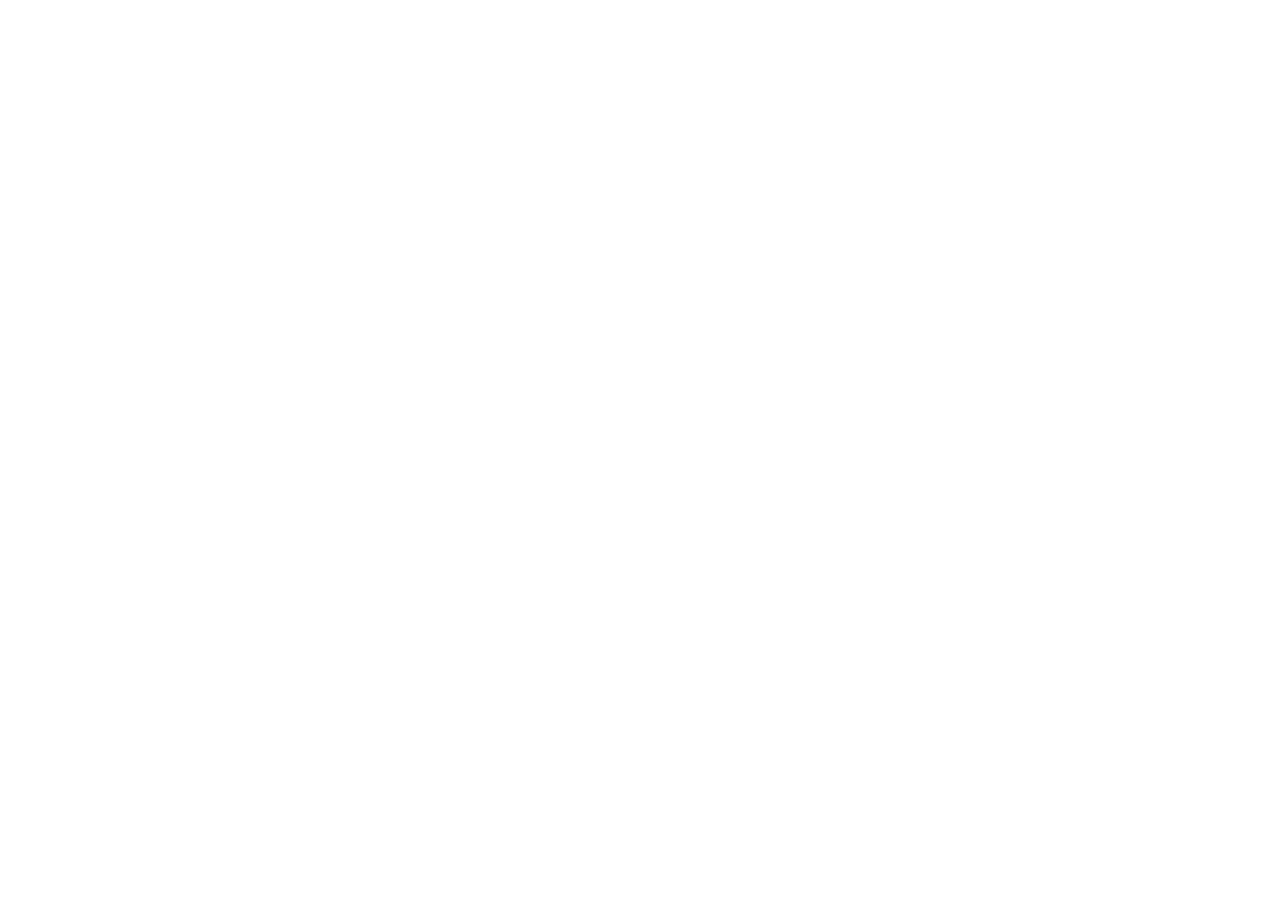
==== index.html @ 57680ece "Update index.html" ====
<html lang="en">

  <head>
    <meta charset="UTF-8">
    <meta name="viewport" content="width=device-width, initial-scale=1.0">
    <title>OmixApp</title>
    <link rel="shortcut icon" href="favicon.png" />
    <audio id="Abeat">
      <source src="Clap.mp3" type="audio/mpeg"></audio>
    <audio id="Bbeat">
      <source src="Paper.mp3" type="audio/mpeg"></audio>
    <audio id="Cbeat">
      <source src="Metal.mp3" type="audio/mpeg"></audio>
    <audio id="Dbeat">
      <source src="Crunch.mp3" type="audio/mpeg"></audio>
    <audio id="Ebeat">
      <source src="Swoosh.mp3" type="audio/mpeg"></audio>
    <audio id="Fbeat">
      <source src="Glass.mp3" type="audio/mpeg"></audio>
    <audio id="Gbeat">
      <source src="Bell.mp3" type="audio/mpeg"></audio>
        <style>
        .square {
          height: 70px;
          width: 300px;
          background-color: rgb(73, 73, 73);
          position:relative;
          top:-340;
          left:695;
          z-index: -20;
          border-radius: 8px;
        }
      </style>
    <Link rel="stylesheet" href="styles.css">
  </head>

  <!--TuneShareID TextBoxes-->
  <div class="Page">
    <div id="divab">
      <input type="text" id="codeinput1" maxlength="2" placeholder="00">
      <input type="text" id="codeinput2" maxlength="2" placeholder="00">
      <input type="text" id="codeinput3" maxlength="2" placeholder="00">
      <input type="text" id="codeinput4" maxlength="2" placeholder="00">
      <input type="text" id="codeinput5" maxlength="2" placeholder="00">
      <input type="text" id="codeinput6" maxlength="2" placeholder="00">
      <input type="text" id="codeinput7" maxlength="2" placeholder="00">
      <input type="text" id="codeinput8" maxlength="2" placeholder="00">
      <input type="text" id="codeinput9" maxlength="2" placeholder="00">
      <input type="text" id="codeinput10" maxlength="2" placeholder="00">
      <input type="text" id="codeinput11" maxlength="2" placeholder="00">
      <input type="text" id="codeinput12" maxlength="2" placeholder="00">
      <input type="text" id="codeinput13" maxlength="2" placeholder="00">
      <input type="text" id="codeinput14" maxlength="2" placeholder="00">

      <input type="text" id="codeinput1a" maxlength="2" placeholder="00">
      <input type="text" id="codeinput2a" maxlength="2" placeholder="00">
      <input type="text" id="codeinput3a" maxlength="2" placeholder="00">
      <input type="text" id="codeinput4a" maxlength="2" placeholder="00">
      <input type="text" id="codeinput5a" maxlength="2" placeholder="00">
      <input type="text" id="codeinput6a" maxlength="2" placeholder="00">
      <input type="text" id="codeinput7a" maxlength="2" placeholder="00">
      <input type="text" id="codeinput8a" maxlength="2" placeholder="00">
      <input type="text" id="codeinput9a" maxlength="2" placeholder="00">
      <input type="text" id="codeinput10a" maxlength="2" placeholder="00">
      <input type="text" id="codeinput11a" maxlength="2" placeholder="00">
      <input type="text" id="codeinput12a" maxlength="2" placeholder="00">
      <input type="text" id="codeinput13a" maxlength="2" placeholder="00">
      <input type="text" id="codeinput14a" maxlength="2" placeholder="00">
    </div>
    <div id="nav">
    <button onclick="Wait0()" id="Play">▶</button>
    </div>

    <!--Audio Input-->
    <div id=Buttons>
      <button id="ClapA" onclick="a1()">Clap</button>
      <button id="ClapA" onclick="b1()">Clap</button>
      <button id="ClapA" onclick="c1()">Clap</button>
      <button id="ClapA" onclick="d1()">Clap</button>
      <button id="ClapA" onclick="e1()">Clap</button>
      <button id="ClapA" onclick="f1()">Clap</button>
      <button id="ClapA" onclick="g1()">Clap</button>
      <button id="ClapA" onclick="h1()">Clap</button>
      <button id="ClapA" onclick="i1()">Clap</button>
      <button id="ClapA" onclick="j1()">Clap</button>
      <button id="ClapA" onclick="k1()">Clap</button>
      <button id="ClapA" onclick="l1()">Clap</button>
      <button id="ClapA" onclick="m1()">Clap</button>
      <button id="ClapA" onclick="n1()">Clap</button>

      <button id="ClapBA" onclick="a12()">Velcro</button>
      <button id="ClapB" onclick="b12()">Velcro</button>
      <button id="ClapB" onclick="c12()">Velcro</button>
      <button id="ClapB" onclick="d12()">Velcro</button>
      <button id="ClapB" onclick="e12()">Velcro</button>
      <button id="ClapB" onclick="f12()">Velcro</button>
      <button id="ClapB" onclick="g12()">Velcro</button>
      <button id="ClapB" onclick="h12()">Velcro</button>
      <button id="ClapB" onclick="i12()">Velcro</button>
      <button id="ClapB" onclick="j12()">Velcro</button>
      <button id="ClapB" onclick="k12()">Velcro</button>
      <button id="ClapB" onclick="l12()">Velcro</button>
      <button id="ClapB" onclick="m12()">Velcro</button>
      <button id="ClapB" onclick="n12()">Velcro</button>

      <button id="ClapCA" onclick="a13()">Metal</button>
      <button id="ClapCB" onclick="b13()">Metal</button>
      <button id="ClapC" onclick="c13()">Metal</button>
      <button id="ClapC" onclick="d13()">Metal</button>
      <button id="ClapC" onclick="e13()">Metal</button>
      <button id="ClapC" onclick="f13()">Metal</button>
      <button id="ClapC" onclick="g13()">Metal</button>
      <button id="ClapC" onclick="h13()">Metal</button>
      <button id="ClapC" onclick="i13()">Metal</button>
      <button id="ClapC" onclick="j13()">Metal</button>
      <button id="ClapC" onclick="k13()">Metal</button>
      <button id="ClapC" onclick="l13()">Metal</button>
      <button id="ClapC" onclick="m13()">Metal</button>
      <button id="ClapC" onclick="n13()">Metal</button>

      <button id="ClapDA" onclick="a14()">Crunch</button>
      <button id="ClapDA" onclick="b14()">Crunch</button>
      <button id="ClapDA" onclick="c14()">Crunch</button>
      <button id="ClapD" onclick="d14()">Crunch</button>
      <button id="ClapD" onclick="e14()">Crunch</button>
      <button id="ClapD" onclick="f14()">Crunch</button>
      <button id="ClapD" onclick="g14()">Crunch</button>
      <button id="ClapD" onclick="h14()">Crunch</button>
      <button id="ClapD" onclick="i14()">Crunch</button>
      <button id="ClapD" onclick="j14()">Crunch</button>
      <button id="ClapD" onclick="k14()">Crunch</button>
      <button id="ClapD" onclick="l14()">Crunch</button>
      <button id="ClapD" onclick="m14()">Crunch</button>
      <button id="ClapD" onclick="n14()">Crunch</button>

      <h6 id="MainTrack1"> Track 1</h6>

      <button id="ClapE" onclick="a15()">Wind</button>
      <button id="ClapE" onclick="b15()">Wind</button>
      <button id="ClapE" onclick="c15()">Wind</button>
      <button id="ClapE" onclick="d15()">Wind</button>
      <button id="ClapE" onclick="e15()">Wind</button>
      <button id="ClapE" onclick="f15()">Wind</button>
      <button id="ClapE" onclick="g15()">Wind</button>
      <button id="ClapE" onclick="h15()">Wind</button>
      <button id="ClapE" onclick="i15()">Wind</button>
      <button id="ClapE" onclick="j15()">Wind</button>
      <button id="ClapE" onclick="k15()">Wind</button>
      <button id="ClapE" onclick="l15()">Wind</button>
      <button id="ClapE" onclick="m15()">Wind</button>
      <button id="ClapE" onclick="n15()">Wind</button>

      <button id="ClapFA" onclick="a16()">Tap</button>
      <button id="ClapF" onclick="b16()">Tap</button>
      <button id="ClapF" onclick="c16()">Tap</button>
      <button id="ClapF" onclick="d16()">Tap</button>
      <button id="ClapF" onclick="e16()">Tap</button>
      <button id="ClapF" onclick="f16()">Tap</button>
      <button id="ClapF" onclick="g16()">Tap</button>
      <button id="ClapF" onclick="h16()">Tap</button>
      <button id="ClapF" onclick="i16()">Tap</button>
      <button id="ClapF" onclick="j16()">Tap</button>
      <button id="ClapF" onclick="k16()">Tap</button>
      <button id="ClapF" onclick="l16()">Tap</button>
      <button id="ClapF" onclick="m16()">Tap</button>
      <button id="ClapF" onclick="n16()">Tap</button>

      <button id="ClapG2" onclick="a17()">Keys</button>
      <button id="ClapG2" onclick="b17()">Keys</button>
      <button id="ClapG" onclick="c17()">Keys</button>
      <button id="ClapG" onclick="d17()">Keys</button>
      <button id="ClapG" onclick="e17()">Keys</button>
      <button id="ClapG" onclick="f17()">Keys</button>
      <button id="ClapG" onclick="g17()">Keys</button>
      <button id="ClapG" onclick="h17()">Keys</button>
      <button id="ClapG" onclick="i17()">Keys</button>
      <button id="ClapG" onclick="j17()">Keys</button>
      <button id="ClapG" onclick="k17()">Keys</button>
      <button id="ClapG" onclick="l17()">Keys</button>
      <button id="ClapG" onclick="m17()">Keys</button>
      <button id="ClapG" onclick="n17()">Keys</button>
    </div>

    <div id=Buttons2>
      <button id="ClapA" onclick="a1a()">Clap</button>
      <button id="ClapA" onclick="b1a()">Clap</button>
      <button id="ClapA" onclick="c1a()">Clap</button>
      <button id="ClapA" onclick="d1a()">Clap</button>
      <button id="ClapA" onclick="e1a()">Clap</button>
      <button id="ClapA" onclick="f1a()">Clap</button>
      <button id="ClapA" onclick="g1a()">Clap</button>
      <button id="ClapA" onclick="h1a()">Clap</button>
      <button id="ClapA" onclick="i1a()">Clap</button>
      <button id="ClapA" onclick="j1a()">Clap</button>
      <button id="ClapA" onclick="k1a()">Clap</button>
      <button id="ClapA" onclick="l1a()">Clap</button>
      <button id="ClapA" onclick="m1a()">Clap</button>
      <button id="ClapA" onclick="n1a()">Clap</button>

      <button id="ClapBA" onclick="a12a()">Velcro</button>
      <button id="ClapB" onclick="b12a()">Velcro</button>
      <button id="ClapB" onclick="c12a()">Velcro</button>
      <button id="ClapB" onclick="d12a()">Velcro</button>
      <button id="ClapB" onclick="e12a()">Velcro</button>
      <button id="ClapB" onclick="f12a()">Velcro</button>
      <button id="ClapB" onclick="g12a()">Velcro</button>
      <button id="ClapB" onclick="h12a()">Velcro</button>
      <button id="ClapB" onclick="i12a()">Velcro</button>
      <button id="ClapB" onclick="j12a()">Velcro</button>
      <button id="ClapB" onclick="k12a()">Velcro</button>
      <button id="ClapB" onclick="l12a()">Velcro</button>
      <button id="ClapB" onclick="m12a()">Velcro</button>
      <button id="ClapB" onclick="n12a()">Velcro</button>

      <button id="ClapCA" onclick="a13a()">Metal</button>
      <button id="ClapCB" onclick="b13a()">Metal</button>
      <button id="ClapC" onclick="c13a()">Metal</button>
      <button id="ClapC" onclick="d13a()">Metal</button>
      <button id="ClapC" onclick="e13a()">Metal</button>
      <button id="ClapC" onclick="f13a()">Metal</button>
      <button id="ClapC" onclick="g13a()">Metal</button>
      <button id="ClapC" onclick="h13a()">Metal</button>
      <button id="ClapC" onclick="i13a()">Metal</button>
      <button id="ClapC" onclick="j13a()">Metal</button>
      <button id="ClapC" onclick="k13a()">Metal</button>
      <button id="ClapC" onclick="l13a()">Metal</button>
      <button id="ClapC" onclick="m13a()">Metal</button>
      <button id="ClapC" onclick="n13a()">Metal</button>

      <button id="ClapDA" onclick="a14a()">Crunch</button>
      <button id="ClapDA" onclick="b14a()">Crunch</button>
      <button id="ClapDA" onclick="c14a()">Crunch</button>
      <button id="ClapD" onclick="d14a()">Crunch</button>
      <button id="ClapD" onclick="e14a()">Crunch</button>
      <button id="ClapD" onclick="f14a()">Crunch</button>
      <button id="ClapD" onclick="g14a()">Crunch</button>
      <button id="ClapD" onclick="h14a()">Crunch</button>
      <button id="ClapD" onclick="i14a()">Crunch</button>
      <button id="ClapD" onclick="j14a()">Crunch</button>
      <button id="ClapD" onclick="k14a()">Crunch</button>
      <button id="ClapD" onclick="l14a()">Crunch</button>
      <button id="ClapD" onclick="m14a()">Crunch</button>
      <button id="ClapD" onclick="n14a()">Crunch</button>

      <h6 id="MainTrack2"> Track 2</h6>

      <button id="ClapE" onclick="a15a()">Wind</button>
      <button id="ClapE" onclick="b15a()">Wind</button>
      <button id="ClapE" onclick="c15a()">Wind</button>
      <button id="ClapE" onclick="d15a()">Wind</button>
      <button id="ClapE" onclick="e15a()">Wind</button>
      <button id="ClapE" onclick="f15a()">Wind</button>
      <button id="ClapE" onclick="g15a()">Wind</button>
      <button id="ClapE" onclick="h15a()">Wind</button>
      <button id="ClapE" onclick="i15a()">Wind</button>
      <button id="ClapE" onclick="j15a()">Wind</button>
      <button id="ClapE" onclick="k15a()">Wind</button>
      <button id="ClapE" onclick="l15a()">Wind</button>
      <button id="ClapE" onclick="m15a()">Wind</button>
      <button id="ClapE" onclick="n15a()">Wind</button>

      <button id="ClapFA" onclick="a16a()">Tap</button>
      <button id="ClapF" onclick="b16a()">Tap</button>
      <button id="ClapF" onclick="c16a()">Tap</button>
      <button id="ClapF" onclick="d16a()">Tap</button>
      <button id="ClapF" onclick="e16a()">Tap</button>
      <button id="ClapF" onclick="f16a()">Tap</button>
      <button id="ClapF" onclick="g16a()">Tap</button>
      <button id="ClapF" onclick="h16a()">Tap</button>
      <button id="ClapF" onclick="i16a()">Tap</button>
      <button id="ClapF" onclick="j16a()">Tap</button>
      <button id="ClapF" onclick="k16a()">Tap</button>
      <button id="ClapF" onclick="l16a()">Tap</button>
      <button id="ClapF" onclick="m16a()">Tap</button>
      <button id="ClapF" onclick="n16a()">Tap</button>

      <button id="ClapG2" onclick="a17a()">Keys</button>
      <button id="ClapG2" onclick="b17a()">Keys</button>
      <button id="ClapG" onclick="c17a()">Keys</button>
      <button id="ClapG" onclick="d17a()">Keys</button>
      <button id="ClapG" onclick="e17a()">Keys</button>
      <button id="ClapG" onclick="f17a()">Keys</button>
      <button id="ClapG" onclick="g17a()">Keys</button>
      <button id="ClapG" onclick="h17a()">Keys</button>
      <button id="ClapG" onclick="i17a()">Keys</button>
      <button id="ClapG" onclick="j17a()">Keys</button>
      <button id="ClapG" onclick="k17a()">Keys</button>
      <button id="ClapG" onclick="l17a()">Keys</button>
      <button id="ClapG" onclick="m17a()">Keys</button>
      <button id="ClapG" onclick="n17a()">Keys</button>
    </div>
    <div id="nav">
    <h1 id="OmTitle">OMiX</h1>
    <button onclick="LoopStart()" id="Loop">∞</button>
  </div>
    <div id="divab">
    <h6 id="Tunes">Tunes</h6>
  </div>
  <div id="nav">
    <button onclick="Stop()" id="Loop2">■</button>
    <button onclick="LoopBreak()" id="Loop3">✖</button>
    <div id="Logo">
    <h6>OmixApp</h6>
    <button id="App">App</button>
    <button id="For"></button>
  </div>
    </div>
  </div>
  <div class="square"></div>
  <script>
    if (navigator.userAgent.includes("Windows")) {
ForVar = "For Windows"
    } else {
      if (navigator.userAgent.includes("CrOS")) {
        ForVar = "For ChromeOS"
      } else {
        if (navigator.userAgent.includes("Macintosh")) {
          ForVar = "For MacOS"
        }
        else{
          window.location.assign("http://omixapp.github.io_");
        }
      }
    }

    function a1() {
      Abeat.play()
      document.getElementById("codeinput1").value = "a1"
    }

    function b1() {
      Abeat.play()
      document.getElementById("codeinput2").value = "b1"
    }

    function c1() {
      Abeat.play()
      document.getElementById("codeinput3").value = "c1"
    }

    function d1() {
      Abeat.play()
      document.getElementById("codeinput4").value = "d1"
    }

    function e1() {
      Abeat.play()
      document.getElementById("codeinput5").value = "e1"
    }

    function f1() {
      Abeat.play()
      document.getElementById("codeinput6").value = "f1"
    }

    function g1() {
      Abeat.play()
      document.getElementById("codeinput7").value = "g1"
    }

    function h1() {
      Abeat.play()
      document.getElementById("codeinput8").value = "h1"
    }

    function i1() {
      Abeat.play()
      document.getElementById("codeinput9").value = "i1"
    }

    function j1() {
      Abeat.play()
      document.getElementById("codeinput10").value = "j1"
    }

    function k1() {
      Abeat.play()
      document.getElementById("codeinput11").value = "k1"
    }

    function l1() {
      Abeat.play()
      document.getElementById("codeinput12").value = "l1"
    }

    function m1() {
      Abeat.play()
      document.getElementById("codeinput13").value = "m1"
    }

    function n1() {
      Abeat.play()
      document.getElementById("codeinput14").value = "n1"
    }

    function a12() {
      Bbeat.play()
      document.getElementById("codeinput1").value = "a2"
    }

    function b12() {
      Bbeat.play()
      document.getElementById("codeinput2").value = "b2"
    }

    function c12() {
      Bbeat.play()
      document.getElementById("codeinput3").value = "c2"
    }

    function d12() {
      Bbeat.play()
      document.getElementById("codeinput4").value = "d2"
    }

    function e12() {
      Bbeat.play()
      document.getElementById("codeinput5").value = "e2"
    }

    function f12() {
      Bbeat.play()
      document.getElementById("codeinput6").value = "f2"
    }

    function g12() {
      Bbeat.play()
      document.getElementById("codeinput7").value = "g2"
    }

    function h12() {
      Bbeat.play()
      document.getElementById("codeinput8").value = "h2"
    }

    function i12() {
      Bbeat.play()
      document.getElementById("codeinput9").value = "i2"
    }

    function j12() {
      Bbeat.play()
      document.getElementById("codeinput10").value = "j2"
    }

    function k12() {
      Bbeat.play()
      document.getElementById("codeinput11").value = "k2"
    }

    function l12() {
      Bbeat.play()
      document.getElementById("codeinput12").value = "l2"
    }

    function m12() {
      Bbeat.play()
      document.getElementById("codeinput13").value = "m2"
    }

    function n12() {
      Bbeat.play()
      document.getElementById("codeinput14").value = "n2"
    }

    function a13() {
      Cbeat.play()
      document.getElementById("codeinput1").value = "a3"
    }

    function b13() {
      Cbeat.play()
      document.getElementById("codeinput2").value = "b3"
    }

    function c13() {
      Cbeat.play()
      document.getElementById("codeinput3").value = "c3"
    }

    function d13() {
      Cbeat.play()
      document.getElementById("codeinput4").value = "d3"
    }

    function e13() {
      Cbeat.play()
      document.getElementById("codeinput5").value = "e3"
    }

    function f13() {
      Cbeat.play()
      document.getElementById("codeinput6").value = "f3"
    }

    function g13() {
      Cbeat.play()
      document.getElementById("codeinput7").value = "g3"
    }

    function h13() {
      Cbeat.play()
      document.getElementById("codeinput8").value = "h3"
    }

    function i13() {
      Cbeat.play()
      document.getElementById("codeinput9").value = "i3"
    }

    function j13() {
      Cbeat.play()
      document.getElementById("codeinput10").value = "j3"
    }

    function k13() {
      Cbeat.play()
      document.getElementById("codeinput11").value = "k3"
    }

    function l13() {
      Cbeat.play()
      document.getElementById("codeinput12").value = "l3"
    }

    function m13() {
      Cbeat.play()
      document.getElementById("codeinput13").value = "m3"
    }

    function n13() {
      Cbeat.play()
      document.getElementById("codeinput14").value = "n3"
    }

    function a14() {
      Dbeat.play()
      document.getElementById("codeinput1").value = "a4"
    }

    function b14() {
      Dbeat.play()
      document.getElementById("codeinput2").value = "b4"
    }

    function c14() {
      Dbeat.play()
      document.getElementById("codeinput3").value = "c4"
    }

    function d14() {
      Dbeat.play()
      document.getElementById("codeinput4").value = "d4"
    }

    function e14() {
      Dbeat.play()
      document.getElementById("codeinput5").value = "e4"
    }

    function f14() {
      Dbeat.play()
      document.getElementById("codeinput6").value = "f4"
    }

    function g14() {
      Dbeat.play()
      document.getElementById("codeinput7").value = "g4"
    }

    function h14() {
      Dbeat.play()
      document.getElementById("codeinput8").value = "h4"
    }

    function i14() {
      Dbeat.play()
      document.getElementById("codeinput9").value = "i4"
    }

    function j14() {
      Dbeat.play()
      document.getElementById("codeinput10").value = "j4"
    }

    function k14() {
      Dbeat.play()
      document.getElementById("codeinput11").value = "k4"
    }

    function l14() {
      Dbeat.play()
      document.getElementById("codeinput12").value = "l4"
    }

    function m14() {
      Dbeat.play()
      document.getElementById("codeinput13").value = "m4"
    }

    function n14() {
      Dbeat.play()
      document.getElementById("codeinput14").value = "n4"
    }

    function a15() {
      Ebeat.play()
      document.getElementById("codeinput1").value = "a5"
    }

    function b15() {
      Ebeat.play()
      document.getElementById("codeinput2").value = "b5"
    }

    function c15() {
      Ebeat.play()
      document.getElementById("codeinput3").value = "c5"
    }

    function d15() {
      Ebeat.play()
      document.getElementById("codeinput4").value = "d5"
    }

    function e15() {
      Ebeat.play()
      document.getElementById("codeinput5").value = "e5"
    }

    function f15() {
      Ebeat.play()
      document.getElementById("codeinput6").value = "f5"
    }

    function g15() {
      Ebeat.play()
      document.getElementById("codeinput7").value = "g5"
    }

    function h15() {
      Ebeat.play()
      document.getElementById("codeinput8").value = "h5"
    }

    function i15() {
      Ebeat.play()
      document.getElementById("codeinput9").value = "i5"
    }

    function j15() {
      Ebeat.play()
      document.getElementById("codeinput10").value = "j5"
    }

    function k15() {
      Ebeat.play()
      document.getElementById("codeinput11").value = "k5"
    }

    function l15() {
      Ebeat.play()
      document.getElementById("codeinput12").value = "l5"
    }

    function m15() {
      Ebeat.play()
      document.getElementById("codeinput13").value = "m5"
    }

    function n15() {
      Ebeat.play()
      document.getElementById("codeinput14").value = "n6"
    }

    function a16() {
      Fbeat.play()
      document.getElementById("codeinput1").value = "a6"
    }

    function b16() {
      Fbeat.play()
      document.getElementById("codeinput2").value = "b6"
    }

    function c16() {
      Fbeat.play()
      document.getElementById("codeinput3").value = "c6"
    }

    function d16() {
      Fbeat.play()
      document.getElementById("codeinput4").value = "d6"
    }

    function e16() {
      Fbeat.play()
      document.getElementById("codeinput5").value = "e6"
    }

    function f16() {
      Fbeat.play()
      document.getElementById("codeinput6").value = "f6"
    }

    function g16() {
      Fbeat.play()
      document.getElementById("codeinput7").value = "g6"
    }

    function h16() {
      Fbeat.play()
      document.getElementById("codeinput8").value = "h6"
    }

    function i16() {
      Fbeat.play()
      document.getElementById("codeinput9").value = "i6"
    }

    function j16() {
      Fbeat.play()
      document.getElementById("codeinput10").value = "j6"
    }

    function k16() {
      Fbeat.play()
      document.getElementById("codeinput11").value = "k6"
    }

    function l16() {
      Fbeat.play()
      document.getElementById("codeinput12").value = "l6"
    }

    function m16() {
      Fbeat.play()
      document.getElementById("codeinput13").value = "m6"
    }

    function n16() {
      Fbeat.play()
      document.getElementById("codeinput14").value = "n6"
    }

    function a17() {
      Gbeat.play()
      document.getElementById("codeinput1").value = "a7"
    }

    function b17() {
      Gbeat.play()
      document.getElementById("codeinput2").value = "b7"
    }

    function c17() {
      Gbeat.play()
      document.getElementById("codeinput3").value = "c7"
    }

    function d17() {
      Gbeat.play()
      document.getElementById("codeinput4").value = "d7"
    }

    function e17() {
      Gbeat.play()
      document.getElementById("codeinput5").value = "e7"
    }

    function f17() {
      Gbeat.play()
      document.getElementById("codeinput6").value = "f7"
    }

    function g17() {
      Gbeat.play()
      document.getElementById("codeinput7").value = "g7"
    }

    function h17() {
      Gbeat.play()
      document.getElementById("codeinput8").value = "h7"
    }

    function i17() {
      Gbeat.play()
      document.getElementById("codeinput9").value = "i7"
    }

    function j17() {
      Gbeat.play()
      document.getElementById("codeinput10").value = "j7"
    }

    function k17() {
      Gbeat.play()
      document.getElementById("codeinput11").value = "k7"
    }

    function l17() {
      Gbeat.play()
      document.getElementById("codeinput12").value = "l7"
    }

    function m17() {
      Gbeat.play()
      document.getElementById("codeinput13").value = "m7"
    }

    function n17() {
      Gbeat.play()
      document.getElementById("codeinput14").value = "n7"
    }














    function a1a() {
      Abeat.play()
      document.getElementById("codeinput1a").value = "a1"
    }

    function b1a() {
      Abeat.play()
      document.getElementById("codeinput2a").value = "b1"
    }

    function c1a() {
      Abeat.play()
      document.getElementById("codeinput3a").value = "c1"
    }

    function d1a() {
      Abeat.play()
      document.getElementById("codeinput4a").value = "d1"
    }

    function e1a() {
      Abeat.play()
      document.getElementById("codeinput5a").value = "e1"
    }

    function f1a() {
      Abeat.play()
      document.getElementById("codeinput6a").value = "f1"
    }

    function g1a() {
      Abeat.play()
      document.getElementById("codeinput7a").value = "g1"
    }

    function h1a() {
      Abeat.play()
      document.getElementById("codeinput8a").value = "h1"
    }

    function i1a() {
      Abeat.play()
      document.getElementById("codeinput9a").value = "i1"
    }

    function j1a() {
      Abeat.play()
      document.getElementById("codeinput10a").value = "j1"
    }

    function k1a() {
      Abeat.play()
      document.getElementById("codeinput11a").value = "k1"
    }

    function l1a() {
      Abeat.play()
      document.getElementById("codeinput12a").value = "l1"
    }

    function m1a() {
      Abeat.play()
      document.getElementById("codeinput13a").value = "m1"
    }

    function n1a() {
      Abeat.play()
      document.getElementById("codeinput14a").value = "n1"
    }

    function a12a() {
      Bbeat.play()
      document.getElementById("codeinput1a").value = "a2"
    }

    function b12a() {
      Bbeat.play()
      document.getElementById("codeinput2a").value = "b2"
    }

    function c12a() {
      Bbeat.play()
      document.getElementById("codeinput3a").value = "c2"
    }

    function d12a() {
      Bbeat.play()
      document.getElementById("codeinput4a").value = "d2"
    }

    function e12a() {
      Bbeat.play()
      document.getElementById("codeinput5a").value = "e2"
    }

    function f12a() {
      Bbeat.play()
      document.getElementById("codeinput6a").value = "f2"
    }

    function g12a() {
      Bbeat.play()
      document.getElementById("codeinput7a").value = "g2"
    }

    function h12a() {
      Bbeat.play()
      document.getElementById("codeinput8a").value = "h2"
    }

    function i12a() {
      Bbeat.play()
      document.getElementById("codeinput9a").value = "i2"
    }

    function j12a() {
      Bbeat.play()
      document.getElementById("codeinput10a").value = "j2"
    }

    function k12a() {
      Bbeat.play()
      document.getElementById("codeinput11a").value = "k2"
    }

    function l12a() {
      Bbeat.play()
      document.getElementById("codeinput12a").value = "l2"
    }

    function m12a() {
      Bbeat.play()
      document.getElementById("codeinput13a").value = "m2"
    }

    function n12a() {
      Bbeat.play()
      document.getElementById("codeinput14a").value = "n2"
    }

    function a13a() {
      Cbeat.play()
      document.getElementById("codeinput1a").value = "a3"
    }

    function b13a() {
      Cbeat.play()
      document.getElementById("codeinput2a").value = "b3"
    }

    function c13a() {
      Cbeat.play()
      document.getElementById("codeinput3a").value = "c3"
    }

    function d13a() {
      Cbeat.play()
      document.getElementById("codeinput4a").value = "d3"
    }

    function e13a() {
      Cbeat.play()
      document.getElementById("codeinput5a").value = "e3"
    }

    function f13a() {
      Cbeat.play()
      document.getElementById("codeinput6a").value = "f3"
    }

    function g13a() {
      Cbeat.play()
      document.getElementById("codeinput7a").value = "g3"
    }

    function h13a() {
      Cbeat.play()
      document.getElementById("codeinput8a").value = "h3"
    }

    function i13a() {
      Cbeat.play()
      document.getElementById("codeinput9a").value = "i3"
    }

    function j13a() {
      Cbeat.play()
      document.getElementById("codeinput10a").value = "j3"
    }

    function k13a() {
      Cbeat.play()
      document.getElementById("codeinput11a").value = "k3"
    }

    function l13a() {
      Cbeat.play()
      document.getElementById("codeinput12a").value = "l3"
    }

    function m13a() {
      Cbeat.play()
      document.getElementById("codeinput13a").value = "m3"
    }

    function n13a() {
      Cbeat.play()
      document.getElementById("codeinput14a").value = "n3"
    }

    function a14a() {
      Dbeat.play()
      document.getElementById("codeinput1a").value = "a4"
    }

    function b14a() {
      Dbeat.play()
      document.getElementById("codeinput2a").value = "b4"
    }

    function c14a() {
      Dbeat.play()
      document.getElementById("codeinput3a").value = "c4"
    }

    function d14a() {
      Dbeat.play()
      document.getElementById("codeinput4a").value = "d4"
    }

    function e14a() {
      Dbeat.play()
      document.getElementById("codeinput5a").value = "e4"
    }

    function f14a() {
      Dbeat.play()
      document.getElementById("codeinput6a").value = "f4"
    }

    function g14a() {
      Dbeat.play()
      document.getElementById("codeinput7a").value = "g4"
    }

    function h14a() {
      Dbeat.play()
      document.getElementById("codeinput8a").value = "h4"
    }

    function i14a() {
      Dbeat.play()
      document.getElementById("codeinput9a").value = "i4"
    }

    function j14a() {
      Dbeat.play()
      document.getElementById("codeinput10a").value = "j4"
    }

    function k14a() {
      Dbeat.play()
      document.getElementById("codeinput11a").value = "k4"
    }

    function l14a() {
      Dbeat.play()
      document.getElementById("codeinput12a").value = "l4"
    }

    function m14a() {
      Dbeat.play()
      document.getElementById("codeinput13a").value = "m4"
    }

    function n14a() {
      Dbeat.play()
      document.getElementById("codeinput14a").value = "n4"
    }

    function a15a() {
      Ebeat.play()
      document.getElementById("codeinput1a").value = "a5"
    }

    function b15a() {
      Ebeat.play()
      document.getElementById("codeinput2a").value = "b5"
    }

    function c15a() {
      Ebeat.play()
      document.getElementById("codeinput3a").value = "c5"
    }

    function d15a() {
      Ebeat.play()
      document.getElementById("codeinput4a").value = "d5"
    }

    function e15a() {
      Ebeat.play()
      document.getElementById("codeinput5a").value = "e5"
    }

    function f15a() {
      Ebeat.play()
      document.getElementById("codeinput6a").value = "f5"
    }

    function g15a() {
      Ebeat.play()
      document.getElementById("codeinput7a").value = "g5"
    }

    function h15a() {
      Ebeat.play()
      document.getElementById("codeinput8a").value = "h5"
    }

    function i15a() {
      Ebeat.play()
      document.getElementById("codeinput9a").value = "i5"
    }

    function j15a() {
      Ebeat.play()
      document.getElementById("codeinput10a").value = "j5"
    }

    function k15a() {
      Ebeat.play()
      document.getElementById("codeinput11a").value = "k5"
    }

    function l15a() {
      Ebeat.play()
      document.getElementById("codeinput12a").value = "l5"
    }

    function m15a() {
      Ebeat.play()
      document.getElementById("codeinput13a").value = "m5"
    }

    function n15a() {
      Ebeat.play()
      document.getElementById("codeinput14a").value = "n6"
    }

    function a16a() {
      Fbeat.play()
      document.getElementById("codeinput1a").value = "a6"
    }

    function b16a() {
      Fbeat.play()
      document.getElementById("codeinput2a").value = "b6"
    }

    function c16a() {
      Fbeat.play()
      document.getElementById("codeinput3a").value = "c6"
    }

    function d16a() {
      Fbeat.play()
      document.getElementById("codeinput4a").value = "d6"
    }

    function e16a() {
      Fbeat.play()
      document.getElementById("codeinput5a").value = "e6"
    }

    function f16a() {
      Fbeat.play()
      document.getElementById("codeinput6a").value = "f6"
    }

    function g16a() {
      Fbeat.play()
      document.getElementById("codeinput7a").value = "g6"
    }

    function h16a() {
      Fbeat.play()
      document.getElementById("codeinput8a").value = "h6"
    }

    function i16a() {
      Fbeat.play()
      document.getElementById("codeinput9a").value = "i6"
    }

    function j16a() {
      Fbeat.play()
      document.getElementById("codeinput10a").value = "j6"
    }

    function k16a() {
      Fbeat.play()
      document.getElementById("codeinput11a").value = "k6"
    }

    function l16a() {
      Fbeat.play()
      document.getElementById("codeinput12a").value = "l6"
    }

    function m16a() {
      Fbeat.play()
      document.getElementById("codeinput13a").value = "m6"
    }

    function n16a() {
      Fbeat.play()
      document.getElementById("codeinput14a").value = "n6"
    }

    function a17a() {
      Gbeat.play()
      document.getElementById("codeinput1a").value = "a7"
    }

    function b17a() {
      Gbeat.play()
      document.getElementById("codeinput2a").value = "b7"
    }

    function c17a() {
      Gbeat.play()
      document.getElementById("codeinput3a").value = "c7"
    }

    function d17a() {
      Gbeat.play()
      document.getElementById("codeinput4a").value = "d7"
    }

    function e17a() {
      Gbeat.play()
      document.getElementById("codeinput5a").value = "e7"
    }

    function f17a() {
      Gbeat.play()
      document.getElementById("codeinput6a").value = "f7"
    }

    function g17a() {
      Gbeat.play()
      document.getElementById("codeinput7a").value = "g7"
    }

    function h17a() {
      Gbeat.play()
      document.getElementById("codeinput8a").value = "h7"
    }

    function i17a() {
      Gbeat.play()
      document.getElementById("codeinput9a").value = "i7"
    }

    function j17a() {
      Gbeat.play()
      document.getElementById("codeinput10a").value = "j7"
    }

    function k17a() {
      Gbeat.play()
      document.getElementById("codeinput11a").value = "k7"
    }

    function l17a() {
      Gbeat.play()
      document.getElementById("codeinput12a").value = "l7"
    }

    function m17a() {
      Gbeat.play()
      document.getElementById("codeinput13a").value = "m7"
    }

    function n17a() {
      Gbeat.play()
      document.getElementById("codeinput14a").value = "n7"
    }

  </script>

  <script src="mainA.js"></script>

  <body>

  </body>

</html>
---- styles.css ----
body {
    background-color: #333333;
    overflow-x: hidden;
    overflow-y: hidden;
    white-space: nowrap;
    width: 100%;
  }
  
  #divab {
    position: relative;
    left: 40;
    top: 475;
    z-index: 1000;
  
  }
  
  #ClapA {
    position: relative;
    left: 0;
    background-color: rgb(192, 192, 192);
    border: none;
    width: 80;
    outline: none;
    top: -100;
    text-align: left;
    border-radius: 4px;
    font-family: arial black;
    color: rgb(24, 24, 24);
    object-fit: cover;
  
  }
  
  #codeinput1 {
    width: 40;
    height: 40;
    text-align: center;
    font-size: 20;
    font-family: arial black;
    background-color: rgb(255, 255, 255);
    text-transform: uppercase;
    border: none;
    color: white;
    outline: none;
    border-radius: 4px;
    color: rgb(48, 48, 48);
    object-fit: cover;
  }
  
  #codeinput2 {
    width: 40;
    height: 40;
    text-align: center;
    font-size: 20;
    font-family: arial black;
    text-transform: uppercase;
    background-color: rgb(73, 73, 73);
    border: none;
    color: white;
    outline: none;
    border-radius: 4px;
    background-color: rgb(255, 255, 255);
    color: rgb(48, 48, 48);
    object-fit: cover;
  }
  
  #codeinput3 {
    width: 40;
    height: 40;
    text-align: center;
    font-size: 20;
    font-family: arial black;
    text-transform: uppercase;
    background-color: rgb(73, 73, 73);
    border: none;
    color: white;
    outline: none;
    border-radius: 4px;
    background-color: rgb(255, 255, 255);
    color: rgb(48, 48, 48);
    object-fit: cover;
  }
  
  #codeinput4 {
    width: 40;
    height: 40;
    text-align: center;
    font-size: 20;
    font-family: arial black;
    text-transform: uppercase;
    background-color: rgb(73, 73, 73);
    border: none;
    color: rgb(48, 48, 48);
    outline: none;
    border-radius: 4px;
    background-color: rgb(255, 255, 255);
    object-fit: cover;
  }
  
  #codeinput5 {
    width: 40;
    height: 40;
    text-align: center;
    font-size: 20;
    font-family: arial black;
    text-transform: uppercase;
    background-color: rgb(73, 73, 73);
    border: none;
    color: white;
    outline: none;
    border-radius: 4px;
    background-color: rgb(255, 255, 255);
    color: rgb(48, 48, 48);
    object-fit: cover;
  }
  
  #codeinput6 {
    width: 40;
    height: 40;
    text-align: center;
    font-size: 20;
    font-family: arial black;
    text-transform: uppercase;
    background-color: rgb(73, 73, 73);
    border: none;
    color: white;
    outline: none;
    border-radius: 4px;
    background-color: rgb(255, 255, 255);
    color: rgb(48, 48, 48);
    object-fit: cover;
  }
  
  #codeinput7 {
    width: 40;
    height: 40;
    text-align: center;
    font-size: 20;
    font-family: arial black;
    text-transform: uppercase;
    background-color: rgb(73, 73, 73);
    border: none;
    color: white;
    outline: none;
    border-radius: 4px;
    background-color: rgb(255, 255, 255);
    color: rgb(48, 48, 48);
    object-fit: cover;
  }
  
  #codeinput8 {
    width: 40;
    height: 40;
    text-align: center;
    font-size: 20;
    font-family: arial black;
    text-transform: uppercase;
    background-color: rgb(73, 73, 73);
    border: none;
    color: white;
    outline: none;
    border-radius: 4px;
    background-color: rgb(255, 255, 255);
    color: rgb(48, 48, 48);
    object-fit: cover;
  }
  
  #codeinput9 {
    width: 40;
    height: 40;
    text-align: center;
    font-size: 20;
    font-family: arial black;
    text-transform: uppercase;
    background-color: rgb(73, 73, 73);
    border: none;
    color: white;
    outline: none;
    border-radius: 4px;
    background-color: rgb(255, 255, 255);
    color: rgb(48, 48, 48);
    object-fit: cover;
  }
  
  #codeinput10 {
    width: 40;
    height: 40;
    text-align: center;
    font-size: 20;
    font-family: arial black;
    text-transform: uppercase;
    background-color: rgb(73, 73, 73);
    border: none;
    color: white;
    outline: none;
    border-radius: 4px;
    background-color: rgb(255, 255, 255);
    color: rgb(48, 48, 48);
    object-fit: cover;
  }
  
  #codeinput11 {
    width: 40;
    height: 40;
    text-align: center;
    font-size: 20;
    font-family: arial black;
    text-transform: uppercase;
    background-color: rgb(73, 73, 73);
    border: none;
    color: white;
    outline: none;
    border-radius: 4px;
    background-color: rgb(255, 255, 255);
    color: rgb(48, 48, 48);
    object-fit: cover;
  }
  
  #codeinput12 {
    width: 40;
    height: 40;
    text-align: center;
    font-size: 20;
    font-family: arial black;
    text-transform: uppercase;
    background-color: rgb(73, 73, 73);
    border: none;
    color: white;
    outline: none;
    border-radius: 4px;
    background-color: rgb(255, 255, 255);
    color: rgb(48, 48, 48);
    object-fit: cover;
  }
  
  #codeinput13 {
    width: 40;
    height: 40;
    text-align: center;
    font-size: 20;
    font-family: arial black;
    text-transform: uppercase;
    background-color: rgb(73, 73, 73);
    border: none;
    color: white;
    outline: none;
    border-radius: 4px;
    background-color: rgb(255, 255, 255);
    color: rgb(48, 48, 48);
    object-fit: cover;
  }
  
  #codeinput14 {
    width: 40;
    height: 40;
    text-align: center;
    font-size: 20;
    font-family: arial black;
    text-transform: uppercase;
    background-color: rgb(73, 73, 73);
    border: none;
    color: white;
    outline: none;
    border-radius: 4px;
    background-color: rgb(255, 255, 255);
    color: rgb(48, 48, 48);
    object-fit: cover;
  }
  
  #codeinput1a {
    width: 40;
    height: 40;
    text-align: center;
    font-size: 20;
    font-family: arial black;
    background-color: rgb(73, 73, 73);
    text-transform: uppercase;
    border: none;
    color: white;
    outline: none;
    position: relative;
    top: 50;
    left: -616;
    border-radius: 4px;
    background-color: rgb(255, 255, 255);
    color: rgb(48, 48, 48);
    object-fit: cover;
  }
  
  #codeinput2a {
    width: 40;
    height: 40;
    text-align: center;
    font-size: 20;
    font-family: arial black;
    text-transform: uppercase;
    background-color: rgb(73, 73, 73);
    border: none;
    color: white;
    outline: none;
    position: relative;
    top: 50;
    left: -616;
    border-radius: 4px;
    background-color: rgb(255, 255, 255);
    color: rgb(48, 48, 48);
    object-fit: cover;
  }
  
  #codeinput3a {
    width: 40;
    height: 40;
    text-align: center;
    font-size: 20;
    font-family: arial black;
    text-transform: uppercase;
    background-color: rgb(73, 73, 73);
    border: none;
    color: white;
    outline: none;
    position: relative;
    top: 50;
    left: -616;
    border-radius: 4px;
    background-color: rgb(255, 255, 255);
    color: rgb(48, 48, 48);
    object-fit: cover;
  }
  
  #codeinput4a {
    width: 40;
    height: 40;
    text-align: center;
    font-size: 20;
    font-family: arial black;
    text-transform: uppercase;
    background-color: rgb(73, 73, 73);
    border: none;
    color: white;
    outline: none;
    position: relative;
    top: 50;
    left: -616;
    border-radius: 4px;
    background-color: rgb(255, 255, 255);
    color: rgb(48, 48, 48);
    object-fit: cover;
  }
  
  #codeinput5a {
    width: 40;
    height: 40;
    text-align: center;
    font-size: 20;
    font-family: arial black;
    text-transform: uppercase;
    background-color: rgb(73, 73, 73);
    border: none;
    color: white;
    outline: none;
    position: relative;
    top: 50;
    left: -616;
    border-radius: 4px;
    background-color: rgb(255, 255, 255);
    color: rgb(48, 48, 48);
    object-fit: cover;
  }
  
  #codeinput6a {
    width: 40;
    height: 40;
    text-align: center;
    font-size: 20;
    font-family: arial black;
    text-transform: uppercase;
    background-color: rgb(73, 73, 73);
    border: none;
    color: white;
    outline: none;
    position: relative;
    top: 50;
    left: -616;
    border-radius: 4px;
    background-color: rgb(255, 255, 255);
    color: rgb(48, 48, 48);
    object-fit: cover;
  }
  
  #codeinput7a {
    width: 40;
    height: 40;
    text-align: center;
    font-size: 20;
    font-family: arial black;
    text-transform: uppercase;
    background-color: rgb(73, 73, 73);
    border: none;
    color: white;
    outline: none;
    position: relative;
    top: 50;
    left: -616;
    border-radius: 4px;
    background-color: rgb(255, 255, 255);
    color: rgb(48, 48, 48);
    object-fit: cover;
  }
  
  #codeinput8a {
    width: 40;
    height: 40;
    text-align: center;
    font-size: 20;
    font-family: arial black;
    text-transform: uppercase;
    background-color: rgb(73, 73, 73);
    border: none;
    color: white;
    outline: none;
    position: relative;
    top: 50;
    left: -616;
    border-radius: 4px;
    background-color: rgb(255, 255, 255);
    color: rgb(48, 48, 48);
    object-fit: cover;
  }
  
  #codeinput9a {
    width: 40;
    height: 40;
    text-align: center;
    font-size: 20;
    font-family: arial black;
    text-transform: uppercase;
    background-color: rgb(73, 73, 73);
    border: none;
    color: white;
    outline: none;
    position: relative;
    top: 50;
    left: -616;
    border-radius: 4px;
    background-color: rgb(255, 255, 255);
    color: rgb(48, 48, 48);
    object-fit: cover;
  }
  
  #codeinput10a {
    width: 40;
    height: 40;
    text-align: center;
    font-size: 20;
    font-family: arial black;
    text-transform: uppercase;
    background-color: rgb(73, 73, 73);
    border: none;
    color: white;
    outline: none;
    position: relative;
    top: 50;
    left: -616;
    border-radius: 4px;
    background-color: rgb(255, 255, 255);
    color: rgb(48, 48, 48);
    object-fit: cover;
  }
  
  #codeinput11a {
    width: 40;
    height: 40;
    text-align: center;
    font-size: 20;
    font-family: arial black;
    text-transform: uppercase;
    background-color: rgb(73, 73, 73);
    border: none;
    color: white;
    outline: none;
    position: relative;
    top: 50;
    left: -616;
    border-radius: 4px;
    background-color: rgb(255, 255, 255);
    color: rgb(48, 48, 48);
    object-fit: cover;
  }
  
  #codeinput12a {
    width: 40;
    height: 40;
    text-align: center;
    font-size: 20;
    font-family: arial black;
    text-transform: uppercase;
    background-color: rgb(73, 73, 73);
    border: none;
    color: white;
    outline: none;
    position: relative;
    top: 50;
    left: -616;
    border-radius: 4px;
    background-color: rgb(255, 255, 255);
    color: rgb(48, 48, 48);
    object-fit: cover;
  }
  
  #codeinput13a {
    width: 40;
    height: 40;
    text-align: center;
    font-size: 20;
    font-family: arial black;
    text-transform: uppercase;
    background-color: rgb(73, 73, 73);
    border: none;
    color: white;
    outline: none;
    position: relative;
    top: 50;
    left: -616;
    border-radius: 4px;
    background-color: rgb(255, 255, 255);
    color: rgb(48, 48, 48);
    object-fit: cover;
  }
  
  #codeinput14a {
    width: 40;
    height: 40;
    text-align: center;
    font-size: 20;
    font-family: arial black;
    text-transform: uppercase;
    background-color: rgb(73, 73, 73);
    border: none;
    color: white;
    outline: none;
    position: relative;
    top: 50;
    left: -616;
    border-radius: 4px;
    background-color: rgb(255, 255, 255);
    color: rgb(48, 48, 48);
    object-fit: cover;
  }
  
  #codecon {
    border: none;
    height: 50;
    width: 90;
    font-size: 20;
    background-color: rgb(95, 95, 95);
    position: relative;
    left: 1175;
    border-radius: 4px;
    top: -45;
    color: white;
    outline: none;
    font-family: arial black;
    object-fit: cover;
  }
  
  #Buttons {
    position: relative;
    top: 40;
    left: 40;
    object-fit: cover;
  }
  
  #ClapB {
    position: relative;
    left: -1176;
    background-color: rgb(255, 255, 255);
    border: none;
    width: 80;
    outline: none;
    top: -74;
    text-align: left;
    border-radius: 4px;
    font-family: arial black;
    color: rgb(24, 24, 24);
    object-fit: cover;
  }
  
  #ClapBA {
    position: relative;
    left: -1175;
    background-color: rgb(255, 255, 255);
    border: none;
    width: 80;
    outline: none;
    top: -74;
    text-align: left;
    border-radius: 4px;
    font-family: arial black;
    color: rgb(24, 24, 24);
    object-fit: cover;
  }
  
  #ClapC {
    position: relative;
    left: -2352;
    background-color: rgb(192, 192, 192);
    border: none;
    width: 80;
    outline: none;
    top: -49;
    text-align: left;
    border-radius: 4px;
    font-family: arial black;
    color: rgb(24, 24, 24);
    object-fit: cover;
  }
  
  #ClapCA {
    position: relative;
    left: -2351;
    background-color: rgb(192, 192, 192);
    border: none;
    width: 80;
    outline: none;
    top: -49;
    text-align: left;
    border-radius: 4px;
    font-family: arial black;
    color: rgb(24, 24, 24);
    object-fit: cover;
  }
  
  #ClapCB {
    position: relative;
    left: -2352;
    background-color: rgb(192, 192, 192);
    border: none;
    width: 80;
    outline: none;
    top: -49;
    text-align: left;
    border-radius: 4px;
    font-family: arial black;
    color: rgb(24, 24, 24);
    object-fit: cover;
  }
  
  #ClapD {
    position: relative;
    left: -3528;
    background-color: rgb(255, 255, 255);
    border: none;
    width: 80;
    outline: none;
    top: -24;
    text-align: left;
    border-radius: 4px;
    font-family: arial black;
    color: rgb(24, 24, 24);
    object-fit: cover;
  }
  
  #ClapDA {
    position: relative;
    left: -3528;
    background-color: rgb(255, 255, 255);
    border: none;
    width: 80;
    outline: none;
    top: -24;
    text-align: left;
    border-radius: 4px;
    font-family: arial black;
    color: rgb(24, 24, 24);
    object-fit: cover;
  }
  
  #MainTrack1 {
    position: relative;
    width: 1172;
    background-color: #5bff8c;
    font-size: 15;
    font-family: Arial;
    top: -183;
    border-radius: 4px;
    font-family: arial black;
    color: rgb(24, 24, 24);
    object-fit: cover;
  }
  
  #MainTrack2 {
    position: relative;
    width: 1172;
    background-color: #5bff8c;
    font-size: 15;
    font-family: Arial;
    top: -183;
    border-radius: 4px;
    font-family: arial black;
    color: rgb(24, 24, 24);
    object-fit: cover;
  
  }
  
  #ClapE {
    position: relative;
    left: 0;
    background-color: rgb(192, 192, 192);
    border: none;
    width: 80;
    outline: none;
    top: -112;
    text-align: left;
    border-radius: 4px;
    font-family: arial black;
    color: rgb(24, 24, 24);
    object-fit: cover;
    z-index: 30000000;
  }
  
  #ClapF {
    position: relative;
    left: -1176;
    background-color: rgb(255, 255, 255);
    border: none;
    width: 80;
    outline: none;
    top: -86;
    text-align: left;
    border-radius: 4px;
    font-family: arial black;
    color: rgb(24, 24, 24);
    object-fit: cover;
    white-space: nowrap;
  }
  
  #ClapFA {
    position: relative;
    left: -1176;
    background-color: rgb(255, 255, 255);
    border: none;
    width: 80;
    outline: none;
    top: -86;
    text-align: left;
    border-radius: 4px;
    font-family: arial black;
    color: rgb(24, 24, 24);
    object-fit: cover;
    white-space: nowrap;
  }
  
  #ClapG {
    position: relative;
    left: -2352;
    background-color: rgb(192, 192, 192);
    border: none;
    width: 80;
    outline: none;
    top: -60;
    text-align: left;
    border-radius: 4px;
    font-family: arial black;
    color: rgb(24, 24, 24);
    object-fit: cover;
    white-space: nowrap;
  }
  
  #ClapG2 {
    position: relative;
    left: -2352;
    background-color: rgb(192, 192, 192);
    border: none;
    width: 80;
    outline: none;
    top: -60;
    text-align: left;
    border-radius: 4px;
    font-family: arial black;
    color: rgb(24, 24, 24);
    object-fit: cover;
    white-space: nowrap;
  }
  
  #buttons2 {
    position: relative;
    top: 120;
    left: 40;
  }
  
  #OmTitle {
    position: relative;
    top: 60;
    left: 950;
    font-family: arial black;
    color: rgba(255, 255, 255, 0.486);
    font-size: 30;
  }
  
  #Play {
    position: relative;
    left: 620;
    top: 390;
    z-index: 2000;
    object-fit: cover;
    background-color:rgb(59, 255, 108);
    height: 70;
    width:70;
    border: none;
    border-radius: 100px;
    font-family:arial black;
    color:rgb(87, 255, 101);
    font-size:70;
    background:none;
    outline:none;
  }
  
  #Loop {
    position: relative;
    left: 760;
    top: -47;
    object-fit: cover;
    background-color:rgb(59, 255, 108);
    height: 70;
    width:70;
    border: none;
    border-radius: 100px;
    font-family:arial black;
    color:rgb(58, 58, 58);
    font-size:100;
    background:none;
    color:rgb(87, 255, 101);
    outline:none;
  }
  
  #Tunes {
    position: relative;
    width: 612;
    background-color: #5bff8c;
    font-size: 15;
    font-family: Arial;
    top: -593;
    left: 0;
    border-radius: 4px;
    font-family: arial black;
    color: rgb(24, 24, 24);
  }
  
  #Loop2 {
    position: relative;
    left: 690;
    top: -224;
    object-fit: cover;
    background-color:rgb(59, 255, 108);
    height: 70;
    width:70;
    border: none;
    border-radius: 100px;
    font-family:arial black;
    color:rgb(58, 58, 58);
    font-size:22;
    text-align:middle;
    font-size:100;
    background:none;
    color:rgb(87, 255, 101);
    outline:none;
  }
  
  #Loop3 {
    position: relative;
    left: 764;
    font-style: bold;
    top: -222;
    object-fit: cover;
    background-color:rgb(59, 255, 108);
    height: 70;
    width:70;
    border: none;
    border-radius: 100px;
    background:none;
    font-size:70;
    background:none;
    color:rgb(87, 255, 101);
    outline:none;
  }
  
  #App {
    position: relative;
    left: 1045;
    background-color: rgb(83, 255, 98);
    border: none;
    width: 50;
    outline: none;
    top: -329;
    text-align: center;
    border-radius: 4px;
    font-family: arial black;
    color: rgb(48, 48, 48);
    font-size: 13;
    z-index: 9999999999999999999999999999;
    background-color: rgb(78, 255, 107);
  }
  #For {
    position: relative;
    left: 925;
    border: none;
    outline: none;
    top: -305;
    text-align: center;
    border-radius: 4px;
    font-family: arial black;
    color: rgb(255, 255, 255);
    font-size: 11;
    z-index: 9999999999999999999999999999;
    background:none;
  }
  #nav{
    position: relative;
    left:80;
    top:30;
  }
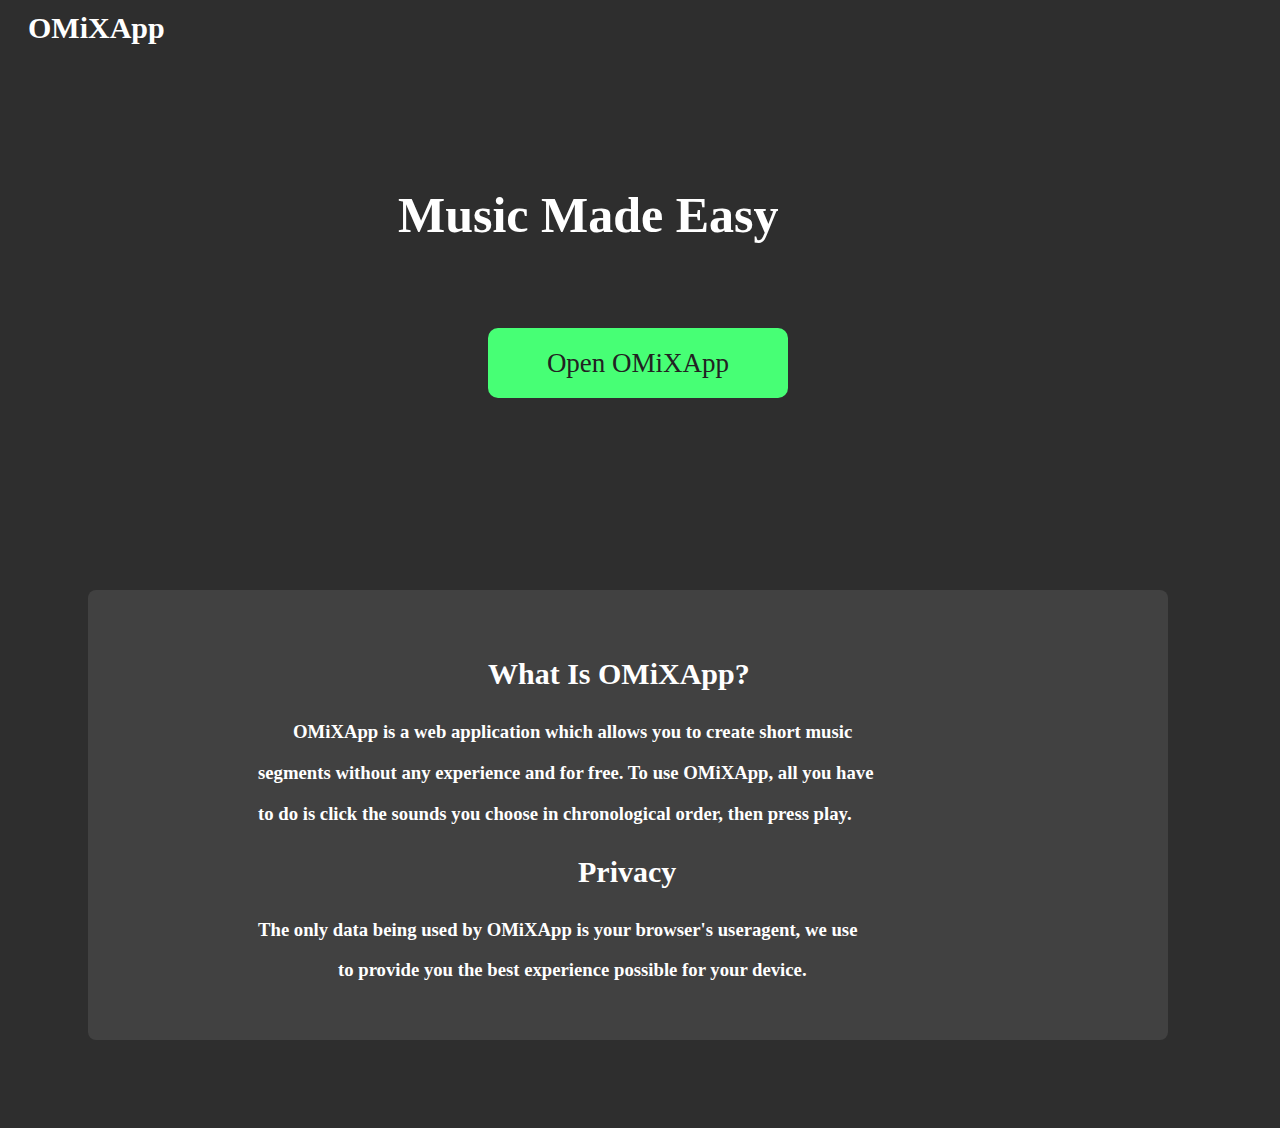
==== commit a6b2112e: "Add files via upload" ====
--- a/index.html
+++ b/index.html
@@ -1,1327 +1,50 @@
 <html lang="en">
-
-  <head>
+<head>
     <meta charset="UTF-8">
     <meta name="viewport" content="width=device-width, initial-scale=1.0">
-    <title>OmixApp</title>
+    <title>OMiXApp | Music Made Easy</title>
     <link rel="shortcut icon" href="favicon.png" />
-    <audio id="Abeat">
-      <source src="Clap.mp3" type="audio/mpeg"></audio>
-    <audio id="Bbeat">
-      <source src="Paper.mp3" type="audio/mpeg"></audio>
-    <audio id="Cbeat">
-      <source src="Metal.mp3" type="audio/mpeg"></audio>
-    <audio id="Dbeat">
-      <source src="Crunch.mp3" type="audio/mpeg"></audio>
-    <audio id="Ebeat">
-      <source src="Swoosh.mp3" type="audio/mpeg"></audio>
-    <audio id="Fbeat">
-      <source src="Glass.mp3" type="audio/mpeg"></audio>
-    <audio id="Gbeat">
-      <source src="Bell.mp3" type="audio/mpeg"></audio>
+    <Link rel="stylesheet" href="homepage.css">
         <style>
-        .square {
+          .square {
           height: 70px;
-          width: 300px;
-          background-color: rgb(73, 73, 73);
+          width: 1265px;
+          background-color: #53535300;
           position:relative;
-          top:-340;
-          left:695;
+          top:-663;
+          left:-8;
+          z-index: -20;
+        }
+        .square2 {
+          height: 450px;
+          width: 1080px;
+          background-color: #414141;
+          position:relative;
+          top:-80;
+          left:80;
           z-index: -20;
           border-radius: 8px;
         }
-      </style>
-    <Link rel="stylesheet" href="styles.css">
-  </head>
+        </style>
+</head>
+<body>
+    <button id="Studio" onclick="Open()">Open OMiXApp</button>
+    <h1 id="Titles">OMiXApp</h1>
+    <h1 id="mme">Music Made Easy</h1>
+    <h3 id="What">What Is OMiXApp?</h3>
+    <h3 id="What2">OMiXApp is a web application which allows you to create short music</h3>
+    <h3 id="What3">segments without any experience and for free. To use OMiXApp, all you have</h3>
+    <h3 id="What3"> to do is click the sounds you choose in chronological order, then press play.</h3>
+    <h3 id="What4">Privacy</h3>
+    <h3 id="What3">The only data being used by OMiXApp is your browser's useragent, we use</h3>
+    <h3 id="What3a">to provide you the best experience possible for your device.</h3>
+    <div class="square"></div>
+    <div class="square2"></div>
 
-  <!--TuneShareID TextBoxes-->
-  <div class="Page">
-    <div id="divab">
-      <input type="text" id="codeinput1" maxlength="2" placeholder="00">
-      <input type="text" id="codeinput2" maxlength="2" placeholder="00">
-      <input type="text" id="codeinput3" maxlength="2" placeholder="00">
-      <input type="text" id="codeinput4" maxlength="2" placeholder="00">
-      <input type="text" id="codeinput5" maxlength="2" placeholder="00">
-      <input type="text" id="codeinput6" maxlength="2" placeholder="00">
-      <input type="text" id="codeinput7" maxlength="2" placeholder="00">
-      <input type="text" id="codeinput8" maxlength="2" placeholder="00">
-      <input type="text" id="codeinput9" maxlength="2" placeholder="00">
-      <input type="text" id="codeinput10" maxlength="2" placeholder="00">
-      <input type="text" id="codeinput11" maxlength="2" placeholder="00">
-      <input type="text" id="codeinput12" maxlength="2" placeholder="00">
-      <input type="text" id="codeinput13" maxlength="2" placeholder="00">
-      <input type="text" id="codeinput14" maxlength="2" placeholder="00">
-
-      <input type="text" id="codeinput1a" maxlength="2" placeholder="00">
-      <input type="text" id="codeinput2a" maxlength="2" placeholder="00">
-      <input type="text" id="codeinput3a" maxlength="2" placeholder="00">
-      <input type="text" id="codeinput4a" maxlength="2" placeholder="00">
-      <input type="text" id="codeinput5a" maxlength="2" placeholder="00">
-      <input type="text" id="codeinput6a" maxlength="2" placeholder="00">
-      <input type="text" id="codeinput7a" maxlength="2" placeholder="00">
-      <input type="text" id="codeinput8a" maxlength="2" placeholder="00">
-      <input type="text" id="codeinput9a" maxlength="2" placeholder="00">
-      <input type="text" id="codeinput10a" maxlength="2" placeholder="00">
-      <input type="text" id="codeinput11a" maxlength="2" placeholder="00">
-      <input type="text" id="codeinput12a" maxlength="2" placeholder="00">
-      <input type="text" id="codeinput13a" maxlength="2" placeholder="00">
-      <input type="text" id="codeinput14a" maxlength="2" placeholder="00">
-    </div>
-    <div id="nav">
-    <button onclick="Wait0()" id="Play">▶</button>
-    </div>
-
-    <!--Audio Input-->
-    <div id=Buttons>
-      <button id="ClapA" onclick="a1()">Clap</button>
-      <button id="ClapA" onclick="b1()">Clap</button>
-      <button id="ClapA" onclick="c1()">Clap</button>
-      <button id="ClapA" onclick="d1()">Clap</button>
-      <button id="ClapA" onclick="e1()">Clap</button>
-      <button id="ClapA" onclick="f1()">Clap</button>
-      <button id="ClapA" onclick="g1()">Clap</button>
-      <button id="ClapA" onclick="h1()">Clap</button>
-      <button id="ClapA" onclick="i1()">Clap</button>
-      <button id="ClapA" onclick="j1()">Clap</button>
-      <button id="ClapA" onclick="k1()">Clap</button>
-      <button id="ClapA" onclick="l1()">Clap</button>
-      <button id="ClapA" onclick="m1()">Clap</button>
-      <button id="ClapA" onclick="n1()">Clap</button>
-
-      <button id="ClapBA" onclick="a12()">Velcro</button>
-      <button id="ClapB" onclick="b12()">Velcro</button>
-      <button id="ClapB" onclick="c12()">Velcro</button>
-      <button id="ClapB" onclick="d12()">Velcro</button>
-      <button id="ClapB" onclick="e12()">Velcro</button>
-      <button id="ClapB" onclick="f12()">Velcro</button>
-      <button id="ClapB" onclick="g12()">Velcro</button>
-      <button id="ClapB" onclick="h12()">Velcro</button>
-      <button id="ClapB" onclick="i12()">Velcro</button>
-      <button id="ClapB" onclick="j12()">Velcro</button>
-      <button id="ClapB" onclick="k12()">Velcro</button>
-      <button id="ClapB" onclick="l12()">Velcro</button>
-      <button id="ClapB" onclick="m12()">Velcro</button>
-      <button id="ClapB" onclick="n12()">Velcro</button>
-
-      <button id="ClapCA" onclick="a13()">Metal</button>
-      <button id="ClapCB" onclick="b13()">Metal</button>
-      <button id="ClapC" onclick="c13()">Metal</button>
-      <button id="ClapC" onclick="d13()">Metal</button>
-      <button id="ClapC" onclick="e13()">Metal</button>
-      <button id="ClapC" onclick="f13()">Metal</button>
-      <button id="ClapC" onclick="g13()">Metal</button>
-      <button id="ClapC" onclick="h13()">Metal</button>
-      <button id="ClapC" onclick="i13()">Metal</button>
-      <button id="ClapC" onclick="j13()">Metal</button>
-      <button id="ClapC" onclick="k13()">Metal</button>
-      <button id="ClapC" onclick="l13()">Metal</button>
-      <button id="ClapC" onclick="m13()">Metal</button>
-      <button id="ClapC" onclick="n13()">Metal</button>
-
-      <button id="ClapDA" onclick="a14()">Crunch</button>
-      <button id="ClapDA" onclick="b14()">Crunch</button>
-      <button id="ClapDA" onclick="c14()">Crunch</button>
-      <button id="ClapD" onclick="d14()">Crunch</button>
-      <button id="ClapD" onclick="e14()">Crunch</button>
-      <button id="ClapD" onclick="f14()">Crunch</button>
-      <button id="ClapD" onclick="g14()">Crunch</button>
-      <button id="ClapD" onclick="h14()">Crunch</button>
-      <button id="ClapD" onclick="i14()">Crunch</button>
-      <button id="ClapD" onclick="j14()">Crunch</button>
-      <button id="ClapD" onclick="k14()">Crunch</button>
-      <button id="ClapD" onclick="l14()">Crunch</button>
-      <button id="ClapD" onclick="m14()">Crunch</button>
-      <button id="ClapD" onclick="n14()">Crunch</button>
-
-      <h6 id="MainTrack1"> Track 1</h6>
-
-      <button id="ClapE" onclick="a15()">Wind</button>
-      <button id="ClapE" onclick="b15()">Wind</button>
-      <button id="ClapE" onclick="c15()">Wind</button>
-      <button id="ClapE" onclick="d15()">Wind</button>
-      <button id="ClapE" onclick="e15()">Wind</button>
-      <button id="ClapE" onclick="f15()">Wind</button>
-      <button id="ClapE" onclick="g15()">Wind</button>
-      <button id="ClapE" onclick="h15()">Wind</button>
-      <button id="ClapE" onclick="i15()">Wind</button>
-      <button id="ClapE" onclick="j15()">Wind</button>
-      <button id="ClapE" onclick="k15()">Wind</button>
-      <button id="ClapE" onclick="l15()">Wind</button>
-      <button id="ClapE" onclick="m15()">Wind</button>
-      <button id="ClapE" onclick="n15()">Wind</button>
-
-      <button id="ClapFA" onclick="a16()">Tap</button>
-      <button id="ClapF" onclick="b16()">Tap</button>
-      <button id="ClapF" onclick="c16()">Tap</button>
-      <button id="ClapF" onclick="d16()">Tap</button>
-      <button id="ClapF" onclick="e16()">Tap</button>
-      <button id="ClapF" onclick="f16()">Tap</button>
-      <button id="ClapF" onclick="g16()">Tap</button>
-      <button id="ClapF" onclick="h16()">Tap</button>
-      <button id="ClapF" onclick="i16()">Tap</button>
-      <button id="ClapF" onclick="j16()">Tap</button>
-      <button id="ClapF" onclick="k16()">Tap</button>
-      <button id="ClapF" onclick="l16()">Tap</button>
-      <button id="ClapF" onclick="m16()">Tap</button>
-      <button id="ClapF" onclick="n16()">Tap</button>
-
-      <button id="ClapG2" onclick="a17()">Keys</button>
-      <button id="ClapG2" onclick="b17()">Keys</button>
-      <button id="ClapG" onclick="c17()">Keys</button>
-      <button id="ClapG" onclick="d17()">Keys</button>
-      <button id="ClapG" onclick="e17()">Keys</button>
-      <button id="ClapG" onclick="f17()">Keys</button>
-      <button id="ClapG" onclick="g17()">Keys</button>
-      <button id="ClapG" onclick="h17()">Keys</button>
-      <button id="ClapG" onclick="i17()">Keys</button>
-      <button id="ClapG" onclick="j17()">Keys</button>
-      <button id="ClapG" onclick="k17()">Keys</button>
-      <button id="ClapG" onclick="l17()">Keys</button>
-      <button id="ClapG" onclick="m17()">Keys</button>
-      <button id="ClapG" onclick="n17()">Keys</button>
-    </div>
-
-    <div id=Buttons2>
-      <button id="ClapA" onclick="a1a()">Clap</button>
-      <button id="ClapA" onclick="b1a()">Clap</button>
-      <button id="ClapA" onclick="c1a()">Clap</button>
-      <button id="ClapA" onclick="d1a()">Clap</button>
-      <button id="ClapA" onclick="e1a()">Clap</button>
-      <button id="ClapA" onclick="f1a()">Clap</button>
-      <button id="ClapA" onclick="g1a()">Clap</button>
-      <button id="ClapA" onclick="h1a()">Clap</button>
-      <button id="ClapA" onclick="i1a()">Clap</button>
-      <button id="ClapA" onclick="j1a()">Clap</button>
-      <button id="ClapA" onclick="k1a()">Clap</button>
-      <button id="ClapA" onclick="l1a()">Clap</button>
-      <button id="ClapA" onclick="m1a()">Clap</button>
-      <button id="ClapA" onclick="n1a()">Clap</button>
-
-      <button id="ClapBA" onclick="a12a()">Velcro</button>
-      <button id="ClapB" onclick="b12a()">Velcro</button>
-      <button id="ClapB" onclick="c12a()">Velcro</button>
-      <button id="ClapB" onclick="d12a()">Velcro</button>
-      <button id="ClapB" onclick="e12a()">Velcro</button>
-      <button id="ClapB" onclick="f12a()">Velcro</button>
-      <button id="ClapB" onclick="g12a()">Velcro</button>
-      <button id="ClapB" onclick="h12a()">Velcro</button>
-      <button id="ClapB" onclick="i12a()">Velcro</button>
-      <button id="ClapB" onclick="j12a()">Velcro</button>
-      <button id="ClapB" onclick="k12a()">Velcro</button>
-      <button id="ClapB" onclick="l12a()">Velcro</button>
-      <button id="ClapB" onclick="m12a()">Velcro</button>
-      <button id="ClapB" onclick="n12a()">Velcro</button>
-
-      <button id="ClapCA" onclick="a13a()">Metal</button>
-      <button id="ClapCB" onclick="b13a()">Metal</button>
-      <button id="ClapC" onclick="c13a()">Metal</button>
-      <button id="ClapC" onclick="d13a()">Metal</button>
-      <button id="ClapC" onclick="e13a()">Metal</button>
-      <button id="ClapC" onclick="f13a()">Metal</button>
-      <button id="ClapC" onclick="g13a()">Metal</button>
-      <button id="ClapC" onclick="h13a()">Metal</button>
-      <button id="ClapC" onclick="i13a()">Metal</button>
-      <button id="ClapC" onclick="j13a()">Metal</button>
-      <button id="ClapC" onclick="k13a()">Metal</button>
-      <button id="ClapC" onclick="l13a()">Metal</button>
-      <button id="ClapC" onclick="m13a()">Metal</button>
-      <button id="ClapC" onclick="n13a()">Metal</button>
-
-      <button id="ClapDA" onclick="a14a()">Crunch</button>
-      <button id="ClapDA" onclick="b14a()">Crunch</button>
-      <button id="ClapDA" onclick="c14a()">Crunch</button>
-      <button id="ClapD" onclick="d14a()">Crunch</button>
-      <button id="ClapD" onclick="e14a()">Crunch</button>
-      <button id="ClapD" onclick="f14a()">Crunch</button>
-      <button id="ClapD" onclick="g14a()">Crunch</button>
-      <button id="ClapD" onclick="h14a()">Crunch</button>
-      <button id="ClapD" onclick="i14a()">Crunch</button>
-      <button id="ClapD" onclick="j14a()">Crunch</button>
-      <button id="ClapD" onclick="k14a()">Crunch</button>
-      <button id="ClapD" onclick="l14a()">Crunch</button>
-      <button id="ClapD" onclick="m14a()">Crunch</button>
-      <button id="ClapD" onclick="n14a()">Crunch</button>
-
-      <h6 id="MainTrack2"> Track 2</h6>
-
-      <button id="ClapE" onclick="a15a()">Wind</button>
-      <button id="ClapE" onclick="b15a()">Wind</button>
-      <button id="ClapE" onclick="c15a()">Wind</button>
-      <button id="ClapE" onclick="d15a()">Wind</button>
-      <button id="ClapE" onclick="e15a()">Wind</button>
-      <button id="ClapE" onclick="f15a()">Wind</button>
-      <button id="ClapE" onclick="g15a()">Wind</button>
-      <button id="ClapE" onclick="h15a()">Wind</button>
-      <button id="ClapE" onclick="i15a()">Wind</button>
-      <button id="ClapE" onclick="j15a()">Wind</button>
-      <button id="ClapE" onclick="k15a()">Wind</button>
-      <button id="ClapE" onclick="l15a()">Wind</button>
-      <button id="ClapE" onclick="m15a()">Wind</button>
-      <button id="ClapE" onclick="n15a()">Wind</button>
-
-      <button id="ClapFA" onclick="a16a()">Tap</button>
-      <button id="ClapF" onclick="b16a()">Tap</button>
-      <button id="ClapF" onclick="c16a()">Tap</button>
-      <button id="ClapF" onclick="d16a()">Tap</button>
-      <button id="ClapF" onclick="e16a()">Tap</button>
-      <button id="ClapF" onclick="f16a()">Tap</button>
-      <button id="ClapF" onclick="g16a()">Tap</button>
-      <button id="ClapF" onclick="h16a()">Tap</button>
-      <button id="ClapF" onclick="i16a()">Tap</button>
-      <button id="ClapF" onclick="j16a()">Tap</button>
-      <button id="ClapF" onclick="k16a()">Tap</button>
-      <button id="ClapF" onclick="l16a()">Tap</button>
-      <button id="ClapF" onclick="m16a()">Tap</button>
-      <button id="ClapF" onclick="n16a()">Tap</button>
-
-      <button id="ClapG2" onclick="a17a()">Keys</button>
-      <button id="ClapG2" onclick="b17a()">Keys</button>
-      <button id="ClapG" onclick="c17a()">Keys</button>
-      <button id="ClapG" onclick="d17a()">Keys</button>
-      <button id="ClapG" onclick="e17a()">Keys</button>
-      <button id="ClapG" onclick="f17a()">Keys</button>
-      <button id="ClapG" onclick="g17a()">Keys</button>
-      <button id="ClapG" onclick="h17a()">Keys</button>
-      <button id="ClapG" onclick="i17a()">Keys</button>
-      <button id="ClapG" onclick="j17a()">Keys</button>
-      <button id="ClapG" onclick="k17a()">Keys</button>
-      <button id="ClapG" onclick="l17a()">Keys</button>
-      <button id="ClapG" onclick="m17a()">Keys</button>
-      <button id="ClapG" onclick="n17a()">Keys</button>
-    </div>
-    <div id="nav">
-    <h1 id="OmTitle">OMiX</h1>
-    <button onclick="LoopStart()" id="Loop">∞</button>
-  </div>
-    <div id="divab">
-    <h6 id="Tunes">Tunes</h6>
-  </div>
-  <div id="nav">
-    <button onclick="Stop()" id="Loop2">■</button>
-    <button onclick="LoopBreak()" id="Loop3">✖</button>
-    <div id="Logo">
-    <h6>OmixApp</h6>
-    <button id="App">App</button>
-    <button id="For"></button>
-  </div>
-    </div>
-  </div>
-  <div class="square"></div>
-  <script>
-    if (navigator.userAgent.includes("Windows")) {
-ForVar = "For Windows"
-    } else {
-      if (navigator.userAgent.includes("CrOS")) {
-        ForVar = "For ChromeOS"
-      } else {
-        if (navigator.userAgent.includes("Macintosh")) {
-          ForVar = "For MacOS"
+   <script>
+        function Open(){
+            window.location.assign("editor.html")
         }
-        else{
-          window.location.assign("http://omixapp.github.io_");
-        }
-      }
-    }
-
-    function a1() {
-      Abeat.play()
-      document.getElementById("codeinput1").value = "a1"
-    }
-
-    function b1() {
-      Abeat.play()
-      document.getElementById("codeinput2").value = "b1"
-    }
-
-    function c1() {
-      Abeat.play()
-      document.getElementById("codeinput3").value = "c1"
-    }
-
-    function d1() {
-      Abeat.play()
-      document.getElementById("codeinput4").value = "d1"
-    }
-
-    function e1() {
-      Abeat.play()
-      document.getElementById("codeinput5").value = "e1"
-    }
-
-    function f1() {
-      Abeat.play()
-      document.getElementById("codeinput6").value = "f1"
-    }
-
-    function g1() {
-      Abeat.play()
-      document.getElementById("codeinput7").value = "g1"
-    }
-
-    function h1() {
-      Abeat.play()
-      document.getElementById("codeinput8").value = "h1"
-    }
-
-    function i1() {
-      Abeat.play()
-      document.getElementById("codeinput9").value = "i1"
-    }
-
-    function j1() {
-      Abeat.play()
-      document.getElementById("codeinput10").value = "j1"
-    }
-
-    function k1() {
-      Abeat.play()
-      document.getElementById("codeinput11").value = "k1"
-    }
-
-    function l1() {
-      Abeat.play()
-      document.getElementById("codeinput12").value = "l1"
-    }
-
-    function m1() {
-      Abeat.play()
-      document.getElementById("codeinput13").value = "m1"
-    }
-
-    function n1() {
-      Abeat.play()
-      document.getElementById("codeinput14").value = "n1"
-    }
-
-    function a12() {
-      Bbeat.play()
-      document.getElementById("codeinput1").value = "a2"
-    }
-
-    function b12() {
-      Bbeat.play()
-      document.getElementById("codeinput2").value = "b2"
-    }
-
-    function c12() {
-      Bbeat.play()
-      document.getElementById("codeinput3").value = "c2"
-    }
-
-    function d12() {
-      Bbeat.play()
-      document.getElementById("codeinput4").value = "d2"
-    }
-
-    function e12() {
-      Bbeat.play()
-      document.getElementById("codeinput5").value = "e2"
-    }
-
-    function f12() {
-      Bbeat.play()
-      document.getElementById("codeinput6").value = "f2"
-    }
-
-    function g12() {
-      Bbeat.play()
-      document.getElementById("codeinput7").value = "g2"
-    }
-
-    function h12() {
-      Bbeat.play()
-      document.getElementById("codeinput8").value = "h2"
-    }
-
-    function i12() {
-      Bbeat.play()
-      document.getElementById("codeinput9").value = "i2"
-    }
-
-    function j12() {
-      Bbeat.play()
-      document.getElementById("codeinput10").value = "j2"
-    }
-
-    function k12() {
-      Bbeat.play()
-      document.getElementById("codeinput11").value = "k2"
-    }
-
-    function l12() {
-      Bbeat.play()
-      document.getElementById("codeinput12").value = "l2"
-    }
-
-    function m12() {
-      Bbeat.play()
-      document.getElementById("codeinput13").value = "m2"
-    }
-
-    function n12() {
-      Bbeat.play()
-      document.getElementById("codeinput14").value = "n2"
-    }
-
-    function a13() {
-      Cbeat.play()
-      document.getElementById("codeinput1").value = "a3"
-    }
-
-    function b13() {
-      Cbeat.play()
-      document.getElementById("codeinput2").value = "b3"
-    }
-
-    function c13() {
-      Cbeat.play()
-      document.getElementById("codeinput3").value = "c3"
-    }
-
-    function d13() {
-      Cbeat.play()
-      document.getElementById("codeinput4").value = "d3"
-    }
-
-    function e13() {
-      Cbeat.play()
-      document.getElementById("codeinput5").value = "e3"
-    }
-
-    function f13() {
-      Cbeat.play()
-      document.getElementById("codeinput6").value = "f3"
-    }
-
-    function g13() {
-      Cbeat.play()
-      document.getElementById("codeinput7").value = "g3"
-    }
-
-    function h13() {
-      Cbeat.play()
-      document.getElementById("codeinput8").value = "h3"
-    }
-
-    function i13() {
-      Cbeat.play()
-      document.getElementById("codeinput9").value = "i3"
-    }
-
-    function j13() {
-      Cbeat.play()
-      document.getElementById("codeinput10").value = "j3"
-    }
-
-    function k13() {
-      Cbeat.play()
-      document.getElementById("codeinput11").value = "k3"
-    }
-
-    function l13() {
-      Cbeat.play()
-      document.getElementById("codeinput12").value = "l3"
-    }
-
-    function m13() {
-      Cbeat.play()
-      document.getElementById("codeinput13").value = "m3"
-    }
-
-    function n13() {
-      Cbeat.play()
-      document.getElementById("codeinput14").value = "n3"
-    }
-
-    function a14() {
-      Dbeat.play()
-      document.getElementById("codeinput1").value = "a4"
-    }
-
-    function b14() {
-      Dbeat.play()
-      document.getElementById("codeinput2").value = "b4"
-    }
-
-    function c14() {
-      Dbeat.play()
-      document.getElementById("codeinput3").value = "c4"
-    }
-
-    function d14() {
-      Dbeat.play()
-      document.getElementById("codeinput4").value = "d4"
-    }
-
-    function e14() {
-      Dbeat.play()
-      document.getElementById("codeinput5").value = "e4"
-    }
-
-    function f14() {
-      Dbeat.play()
-      document.getElementById("codeinput6").value = "f4"
-    }
-
-    function g14() {
-      Dbeat.play()
-      document.getElementById("codeinput7").value = "g4"
-    }
-
-    function h14() {
-      Dbeat.play()
-      document.getElementById("codeinput8").value = "h4"
-    }
-
-    function i14() {
-      Dbeat.play()
-      document.getElementById("codeinput9").value = "i4"
-    }
-
-    function j14() {
-      Dbeat.play()
-      document.getElementById("codeinput10").value = "j4"
-    }
-
-    function k14() {
-      Dbeat.play()
-      document.getElementById("codeinput11").value = "k4"
-    }
-
-    function l14() {
-      Dbeat.play()
-      document.getElementById("codeinput12").value = "l4"
-    }
-
-    function m14() {
-      Dbeat.play()
-      document.getElementById("codeinput13").value = "m4"
-    }
-
-    function n14() {
-      Dbeat.play()
-      document.getElementById("codeinput14").value = "n4"
-    }
-
-    function a15() {
-      Ebeat.play()
-      document.getElementById("codeinput1").value = "a5"
-    }
-
-    function b15() {
-      Ebeat.play()
-      document.getElementById("codeinput2").value = "b5"
-    }
-
-    function c15() {
-      Ebeat.play()
-      document.getElementById("codeinput3").value = "c5"
-    }
-
-    function d15() {
-      Ebeat.play()
-      document.getElementById("codeinput4").value = "d5"
-    }
-
-    function e15() {
-      Ebeat.play()
-      document.getElementById("codeinput5").value = "e5"
-    }
-
-    function f15() {
-      Ebeat.play()
-      document.getElementById("codeinput6").value = "f5"
-    }
-
-    function g15() {
-      Ebeat.play()
-      document.getElementById("codeinput7").value = "g5"
-    }
-
-    function h15() {
-      Ebeat.play()
-      document.getElementById("codeinput8").value = "h5"
-    }
-
-    function i15() {
-      Ebeat.play()
-      document.getElementById("codeinput9").value = "i5"
-    }
-
-    function j15() {
-      Ebeat.play()
-      document.getElementById("codeinput10").value = "j5"
-    }
-
-    function k15() {
-      Ebeat.play()
-      document.getElementById("codeinput11").value = "k5"
-    }
-
-    function l15() {
-      Ebeat.play()
-      document.getElementById("codeinput12").value = "l5"
-    }
-
-    function m15() {
-      Ebeat.play()
-      document.getElementById("codeinput13").value = "m5"
-    }
-
-    function n15() {
-      Ebeat.play()
-      document.getElementById("codeinput14").value = "n6"
-    }
-
-    function a16() {
-      Fbeat.play()
-      document.getElementById("codeinput1").value = "a6"
-    }
-
-    function b16() {
-      Fbeat.play()
-      document.getElementById("codeinput2").value = "b6"
-    }
-
-    function c16() {
-      Fbeat.play()
-      document.getElementById("codeinput3").value = "c6"
-    }
-
-    function d16() {
-      Fbeat.play()
-      document.getElementById("codeinput4").value = "d6"
-    }
-
-    function e16() {
-      Fbeat.play()
-      document.getElementById("codeinput5").value = "e6"
-    }
-
-    function f16() {
-      Fbeat.play()
-      document.getElementById("codeinput6").value = "f6"
-    }
-
-    function g16() {
-      Fbeat.play()
-      document.getElementById("codeinput7").value = "g6"
-    }
-
-    function h16() {
-      Fbeat.play()
-      document.getElementById("codeinput8").value = "h6"
-    }
-
-    function i16() {
-      Fbeat.play()
-      document.getElementById("codeinput9").value = "i6"
-    }
-
-    function j16() {
-      Fbeat.play()
-      document.getElementById("codeinput10").value = "j6"
-    }
-
-    function k16() {
-      Fbeat.play()
-      document.getElementById("codeinput11").value = "k6"
-    }
-
-    function l16() {
-      Fbeat.play()
-      document.getElementById("codeinput12").value = "l6"
-    }
-
-    function m16() {
-      Fbeat.play()
-      document.getElementById("codeinput13").value = "m6"
-    }
-
-    function n16() {
-      Fbeat.play()
-      document.getElementById("codeinput14").value = "n6"
-    }
-
-    function a17() {
-      Gbeat.play()
-      document.getElementById("codeinput1").value = "a7"
-    }
-
-    function b17() {
-      Gbeat.play()
-      document.getElementById("codeinput2").value = "b7"
-    }
-
-    function c17() {
-      Gbeat.play()
-      document.getElementById("codeinput3").value = "c7"
-    }
-
-    function d17() {
-      Gbeat.play()
-      document.getElementById("codeinput4").value = "d7"
-    }
-
-    function e17() {
-      Gbeat.play()
-      document.getElementById("codeinput5").value = "e7"
-    }
-
-    function f17() {
-      Gbeat.play()
-      document.getElementById("codeinput6").value = "f7"
-    }
-
-    function g17() {
-      Gbeat.play()
-      document.getElementById("codeinput7").value = "g7"
-    }
-
-    function h17() {
-      Gbeat.play()
-      document.getElementById("codeinput8").value = "h7"
-    }
-
-    function i17() {
-      Gbeat.play()
-      document.getElementById("codeinput9").value = "i7"
-    }
-
-    function j17() {
-      Gbeat.play()
-      document.getElementById("codeinput10").value = "j7"
-    }
-
-    function k17() {
-      Gbeat.play()
-      document.getElementById("codeinput11").value = "k7"
-    }
-
-    function l17() {
-      Gbeat.play()
-      document.getElementById("codeinput12").value = "l7"
-    }
-
-    function m17() {
-      Gbeat.play()
-      document.getElementById("codeinput13").value = "m7"
-    }
-
-    function n17() {
-      Gbeat.play()
-      document.getElementById("codeinput14").value = "n7"
-    }
-
-
-
-
-
-
-
-
-
-
-
-
-
-
-    function a1a() {
-      Abeat.play()
-      document.getElementById("codeinput1a").value = "a1"
-    }
-
-    function b1a() {
-      Abeat.play()
-      document.getElementById("codeinput2a").value = "b1"
-    }
-
-    function c1a() {
-      Abeat.play()
-      document.getElementById("codeinput3a").value = "c1"
-    }
-
-    function d1a() {
-      Abeat.play()
-      document.getElementById("codeinput4a").value = "d1"
-    }
-
-    function e1a() {
-      Abeat.play()
-      document.getElementById("codeinput5a").value = "e1"
-    }
-
-    function f1a() {
-      Abeat.play()
-      document.getElementById("codeinput6a").value = "f1"
-    }
-
-    function g1a() {
-      Abeat.play()
-      document.getElementById("codeinput7a").value = "g1"
-    }
-
-    function h1a() {
-      Abeat.play()
-      document.getElementById("codeinput8a").value = "h1"
-    }
-
-    function i1a() {
-      Abeat.play()
-      document.getElementById("codeinput9a").value = "i1"
-    }
-
-    function j1a() {
-      Abeat.play()
-      document.getElementById("codeinput10a").value = "j1"
-    }
-
-    function k1a() {
-      Abeat.play()
-      document.getElementById("codeinput11a").value = "k1"
-    }
-
-    function l1a() {
-      Abeat.play()
-      document.getElementById("codeinput12a").value = "l1"
-    }
-
-    function m1a() {
-      Abeat.play()
-      document.getElementById("codeinput13a").value = "m1"
-    }
-
-    function n1a() {
-      Abeat.play()
-      document.getElementById("codeinput14a").value = "n1"
-    }
-
-    function a12a() {
-      Bbeat.play()
-      document.getElementById("codeinput1a").value = "a2"
-    }
-
-    function b12a() {
-      Bbeat.play()
-      document.getElementById("codeinput2a").value = "b2"
-    }
-
-    function c12a() {
-      Bbeat.play()
-      document.getElementById("codeinput3a").value = "c2"
-    }
-
-    function d12a() {
-      Bbeat.play()
-      document.getElementById("codeinput4a").value = "d2"
-    }
-
-    function e12a() {
-      Bbeat.play()
-      document.getElementById("codeinput5a").value = "e2"
-    }
-
-    function f12a() {
-      Bbeat.play()
-      document.getElementById("codeinput6a").value = "f2"
-    }
-
-    function g12a() {
-      Bbeat.play()
-      document.getElementById("codeinput7a").value = "g2"
-    }
-
-    function h12a() {
-      Bbeat.play()
-      document.getElementById("codeinput8a").value = "h2"
-    }
-
-    function i12a() {
-      Bbeat.play()
-      document.getElementById("codeinput9a").value = "i2"
-    }
-
-    function j12a() {
-      Bbeat.play()
-      document.getElementById("codeinput10a").value = "j2"
-    }
-
-    function k12a() {
-      Bbeat.play()
-      document.getElementById("codeinput11a").value = "k2"
-    }
-
-    function l12a() {
-      Bbeat.play()
-      document.getElementById("codeinput12a").value = "l2"
-    }
-
-    function m12a() {
-      Bbeat.play()
-      document.getElementById("codeinput13a").value = "m2"
-    }
-
-    function n12a() {
-      Bbeat.play()
-      document.getElementById("codeinput14a").value = "n2"
-    }
-
-    function a13a() {
-      Cbeat.play()
-      document.getElementById("codeinput1a").value = "a3"
-    }
-
-    function b13a() {
-      Cbeat.play()
-      document.getElementById("codeinput2a").value = "b3"
-    }
-
-    function c13a() {
-      Cbeat.play()
-      document.getElementById("codeinput3a").value = "c3"
-    }
-
-    function d13a() {
-      Cbeat.play()
-      document.getElementById("codeinput4a").value = "d3"
-    }
-
-    function e13a() {
-      Cbeat.play()
-      document.getElementById("codeinput5a").value = "e3"
-    }
-
-    function f13a() {
-      Cbeat.play()
-      document.getElementById("codeinput6a").value = "f3"
-    }
-
-    function g13a() {
-      Cbeat.play()
-      document.getElementById("codeinput7a").value = "g3"
-    }
-
-    function h13a() {
-      Cbeat.play()
-      document.getElementById("codeinput8a").value = "h3"
-    }
-
-    function i13a() {
-      Cbeat.play()
-      document.getElementById("codeinput9a").value = "i3"
-    }
-
-    function j13a() {
-      Cbeat.play()
-      document.getElementById("codeinput10a").value = "j3"
-    }
-
-    function k13a() {
-      Cbeat.play()
-      document.getElementById("codeinput11a").value = "k3"
-    }
-
-    function l13a() {
-      Cbeat.play()
-      document.getElementById("codeinput12a").value = "l3"
-    }
-
-    function m13a() {
-      Cbeat.play()
-      document.getElementById("codeinput13a").value = "m3"
-    }
-
-    function n13a() {
-      Cbeat.play()
-      document.getElementById("codeinput14a").value = "n3"
-    }
-
-    function a14a() {
-      Dbeat.play()
-      document.getElementById("codeinput1a").value = "a4"
-    }
-
-    function b14a() {
-      Dbeat.play()
-      document.getElementById("codeinput2a").value = "b4"
-    }
-
-    function c14a() {
-      Dbeat.play()
-      document.getElementById("codeinput3a").value = "c4"
-    }
-
-    function d14a() {
-      Dbeat.play()
-      document.getElementById("codeinput4a").value = "d4"
-    }
-
-    function e14a() {
-      Dbeat.play()
-      document.getElementById("codeinput5a").value = "e4"
-    }
-
-    function f14a() {
-      Dbeat.play()
-      document.getElementById("codeinput6a").value = "f4"
-    }
-
-    function g14a() {
-      Dbeat.play()
-      document.getElementById("codeinput7a").value = "g4"
-    }
-
-    function h14a() {
-      Dbeat.play()
-      document.getElementById("codeinput8a").value = "h4"
-    }
-
-    function i14a() {
-      Dbeat.play()
-      document.getElementById("codeinput9a").value = "i4"
-    }
-
-    function j14a() {
-      Dbeat.play()
-      document.getElementById("codeinput10a").value = "j4"
-    }
-
-    function k14a() {
-      Dbeat.play()
-      document.getElementById("codeinput11a").value = "k4"
-    }
-
-    function l14a() {
-      Dbeat.play()
-      document.getElementById("codeinput12a").value = "l4"
-    }
-
-    function m14a() {
-      Dbeat.play()
-      document.getElementById("codeinput13a").value = "m4"
-    }
-
-    function n14a() {
-      Dbeat.play()
-      document.getElementById("codeinput14a").value = "n4"
-    }
-
-    function a15a() {
-      Ebeat.play()
-      document.getElementById("codeinput1a").value = "a5"
-    }
-
-    function b15a() {
-      Ebeat.play()
-      document.getElementById("codeinput2a").value = "b5"
-    }
-
-    function c15a() {
-      Ebeat.play()
-      document.getElementById("codeinput3a").value = "c5"
-    }
-
-    function d15a() {
-      Ebeat.play()
-      document.getElementById("codeinput4a").value = "d5"
-    }
-
-    function e15a() {
-      Ebeat.play()
-      document.getElementById("codeinput5a").value = "e5"
-    }
-
-    function f15a() {
-      Ebeat.play()
-      document.getElementById("codeinput6a").value = "f5"
-    }
-
-    function g15a() {
-      Ebeat.play()
-      document.getElementById("codeinput7a").value = "g5"
-    }
-
-    function h15a() {
-      Ebeat.play()
-      document.getElementById("codeinput8a").value = "h5"
-    }
-
-    function i15a() {
-      Ebeat.play()
-      document.getElementById("codeinput9a").value = "i5"
-    }
-
-    function j15a() {
-      Ebeat.play()
-      document.getElementById("codeinput10a").value = "j5"
-    }
-
-    function k15a() {
-      Ebeat.play()
-      document.getElementById("codeinput11a").value = "k5"
-    }
-
-    function l15a() {
-      Ebeat.play()
-      document.getElementById("codeinput12a").value = "l5"
-    }
-
-    function m15a() {
-      Ebeat.play()
-      document.getElementById("codeinput13a").value = "m5"
-    }
-
-    function n15a() {
-      Ebeat.play()
-      document.getElementById("codeinput14a").value = "n6"
-    }
-
-    function a16a() {
-      Fbeat.play()
-      document.getElementById("codeinput1a").value = "a6"
-    }
-
-    function b16a() {
-      Fbeat.play()
-      document.getElementById("codeinput2a").value = "b6"
-    }
-
-    function c16a() {
-      Fbeat.play()
-      document.getElementById("codeinput3a").value = "c6"
-    }
-
-    function d16a() {
-      Fbeat.play()
-      document.getElementById("codeinput4a").value = "d6"
-    }
-
-    function e16a() {
-      Fbeat.play()
-      document.getElementById("codeinput5a").value = "e6"
-    }
-
-    function f16a() {
-      Fbeat.play()
-      document.getElementById("codeinput6a").value = "f6"
-    }
-
-    function g16a() {
-      Fbeat.play()
-      document.getElementById("codeinput7a").value = "g6"
-    }
-
-    function h16a() {
-      Fbeat.play()
-      document.getElementById("codeinput8a").value = "h6"
-    }
-
-    function i16a() {
-      Fbeat.play()
-      document.getElementById("codeinput9a").value = "i6"
-    }
-
-    function j16a() {
-      Fbeat.play()
-      document.getElementById("codeinput10a").value = "j6"
-    }
-
-    function k16a() {
-      Fbeat.play()
-      document.getElementById("codeinput11a").value = "k6"
-    }
-
-    function l16a() {
-      Fbeat.play()
-      document.getElementById("codeinput12a").value = "l6"
-    }
-
-    function m16a() {
-      Fbeat.play()
-      document.getElementById("codeinput13a").value = "m6"
-    }
-
-    function n16a() {
-      Fbeat.play()
-      document.getElementById("codeinput14a").value = "n6"
-    }
-
-    function a17a() {
-      Gbeat.play()
-      document.getElementById("codeinput1a").value = "a7"
-    }
-
-    function b17a() {
-      Gbeat.play()
-      document.getElementById("codeinput2a").value = "b7"
-    }
-
-    function c17a() {
-      Gbeat.play()
-      document.getElementById("codeinput3a").value = "c7"
-    }
-
-    function d17a() {
-      Gbeat.play()
-      document.getElementById("codeinput4a").value = "d7"
-    }
-
-    function e17a() {
-      Gbeat.play()
-      document.getElementById("codeinput5a").value = "e7"
-    }
-
-    function f17a() {
-      Gbeat.play()
-      document.getElementById("codeinput6a").value = "f7"
-    }
-
-    function g17a() {
-      Gbeat.play()
-      document.getElementById("codeinput7a").value = "g7"
-    }
-
-    function h17a() {
-      Gbeat.play()
-      document.getElementById("codeinput8a").value = "h7"
-    }
-
-    function i17a() {
-      Gbeat.play()
-      document.getElementById("codeinput9a").value = "i7"
-    }
-
-    function j17a() {
-      Gbeat.play()
-      document.getElementById("codeinput10a").value = "j7"
-    }
-
-    function k17a() {
-      Gbeat.play()
-      document.getElementById("codeinput11a").value = "k7"
-    }
-
-    function l17a() {
-      Gbeat.play()
-      document.getElementById("codeinput12a").value = "l7"
-    }
-
-    function m17a() {
-      Gbeat.play()
-      document.getElementById("codeinput13a").value = "m7"
-    }
-
-    function n17a() {
-      Gbeat.play()
-      document.getElementById("codeinput14a").value = "n7"
-    }
-
-  </script>
-
-  <script src="mainA.js"></script>
-
-  <body>
-
-  </body>
-
-</html>
+    </script>
+</body>
+</html>--- a/homepage.css
+++ b/homepage.css
@@ -0,0 +1,80 @@
+body{
+    background-color: rgb(46, 46, 46);
+    overflow-x: hidden;
+    white-space: nowrap;
+    width: 100%;
+}
+#Studio{
+    position: relative;
+    background-color: rgb(71, 255, 117);
+    width:300;
+    height:70;
+    border: none;
+    border-radius:10px;
+    font-family: arial black;
+    font-size:27;
+    color:rgb(34, 34, 34);
+    left:480;
+    top:320;
+    outline: none;
+}
+#Titles{
+    color: white;
+    font-family: arial black;
+    font-size:30;
+    position: relative;
+    top:-87;
+    left:20;
+}
+#mme{
+    color: white;
+    font-family: arial black;
+    font-size:50;
+    position: relative;
+    top:20;
+    left:390;
+}
+#What{
+    color: white;
+    font-family: arial black;
+    font-size:30;
+    position: relative;
+    top:400;
+    left:480;
+}
+#What2{
+    color: white;
+    font-family: arial black;
+    position: relative;
+    top:400;
+    left:285;
+}
+#What3{
+    color: white;
+    font-family: arial black;
+    position: relative;
+    top:400;
+    left:250;
+}
+#What4{
+    color: white;
+    font-family: arial black;
+    font-size:30;
+    position: relative;
+    top:400;
+    left:570;
+}
+#What5{
+    color: white;
+    font-family: arial black;
+    position: relative;
+    top:400;
+    left:250;
+}
+#What3a{
+    color: white;
+    font-family: arial black;
+    position: relative;
+    top:400;
+    left:330;
+}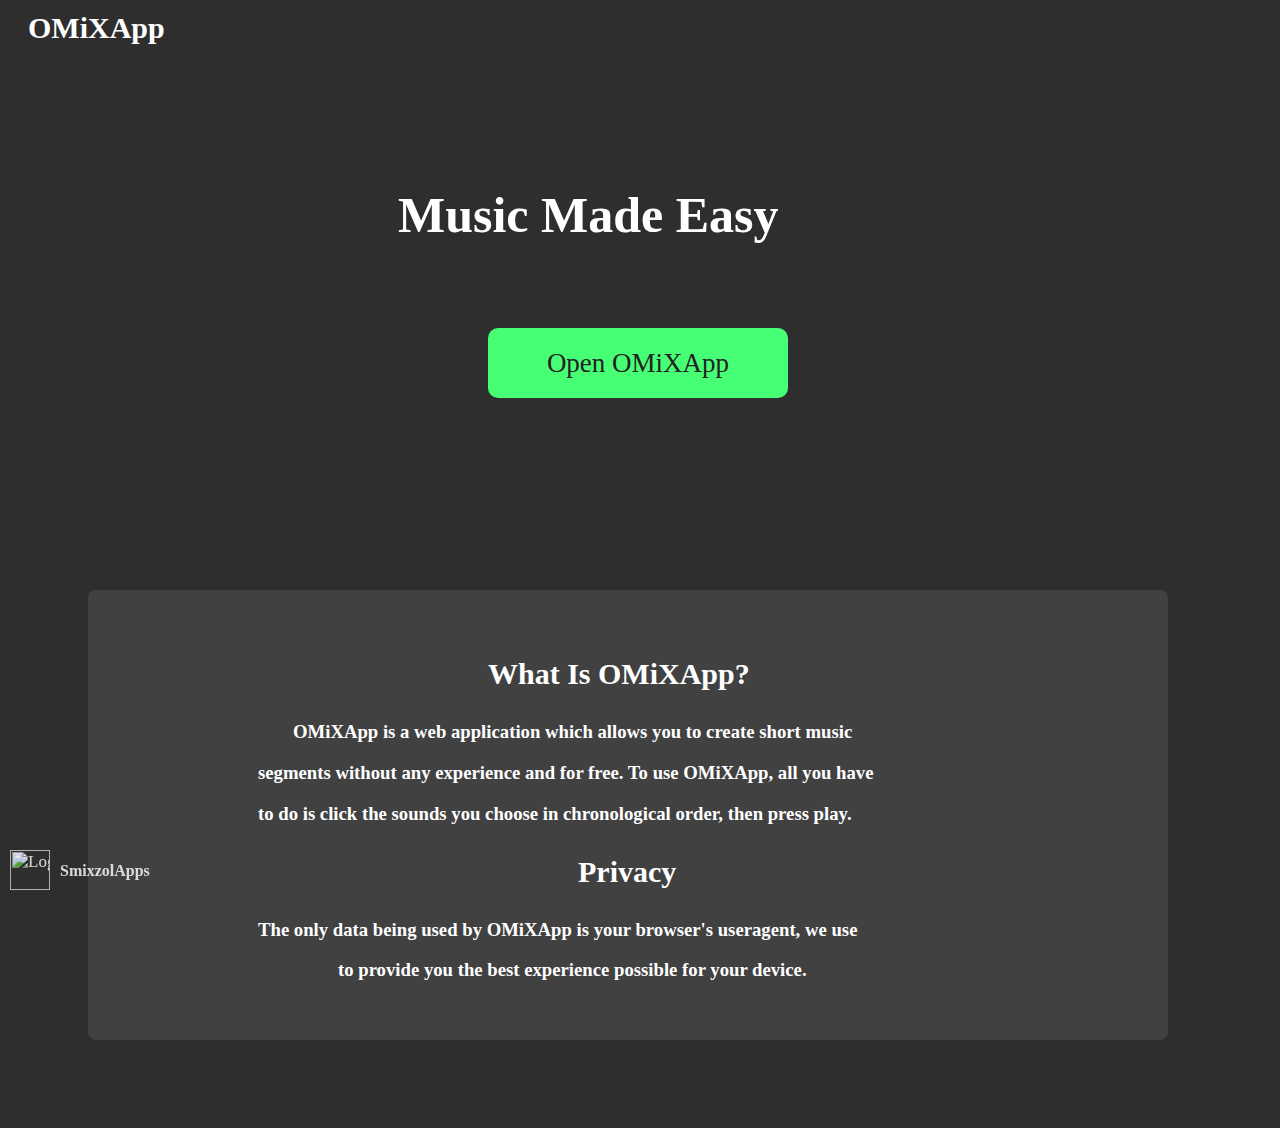
==== commit a0d0ad58: "Update index.html" ====
--- a/index.html
+++ b/index.html
@@ -25,6 +25,28 @@
           z-index: -20;
           border-radius: 8px;
         }
+  #Brand{
+  padding: 20px;
+  color: rgba(255,255,255,.9);
+  position: fixed;
+  bottom: -16;
+  left: 40;
+  opacity:90%;
+  font-family: arial black;
+  font-size:16;
+  right: 0;
+  }
+  #Branding{
+  padding: 20px;
+  color: rgba(255,255,255,.9);
+  position: fixed;
+  bottom: -10;
+  left: -10;
+  opacity:90%;
+  font-family: arial black;
+  font-size:17;
+  right: 0;
+  }
         </style>
 </head>
 <body>
@@ -40,11 +62,15 @@
     <h3 id="What3a">to provide you the best experience possible for your device.</h3>
     <div class="square"></div>
     <div class="square2"></div>
-
+    <h3 id="Brand" >SmixzolApps</h3>
+    <img id="Branding" src="Branding.png" alt="Logo" width="40" onclick="YT()">
    <script>
         function Open(){
-            window.location.assign("editor.html")
+            window.location.assign("https://omixapp.github.io/OMiX/editor")
+        }
+        function YT(){
+          window.location.assign("https://www.youtube.com/channel/UCIo6_kjGjRrQovwoGZ9LpsQ?view_as=subscriber")
         }
     </script>
 </body>
-</html>+</html>
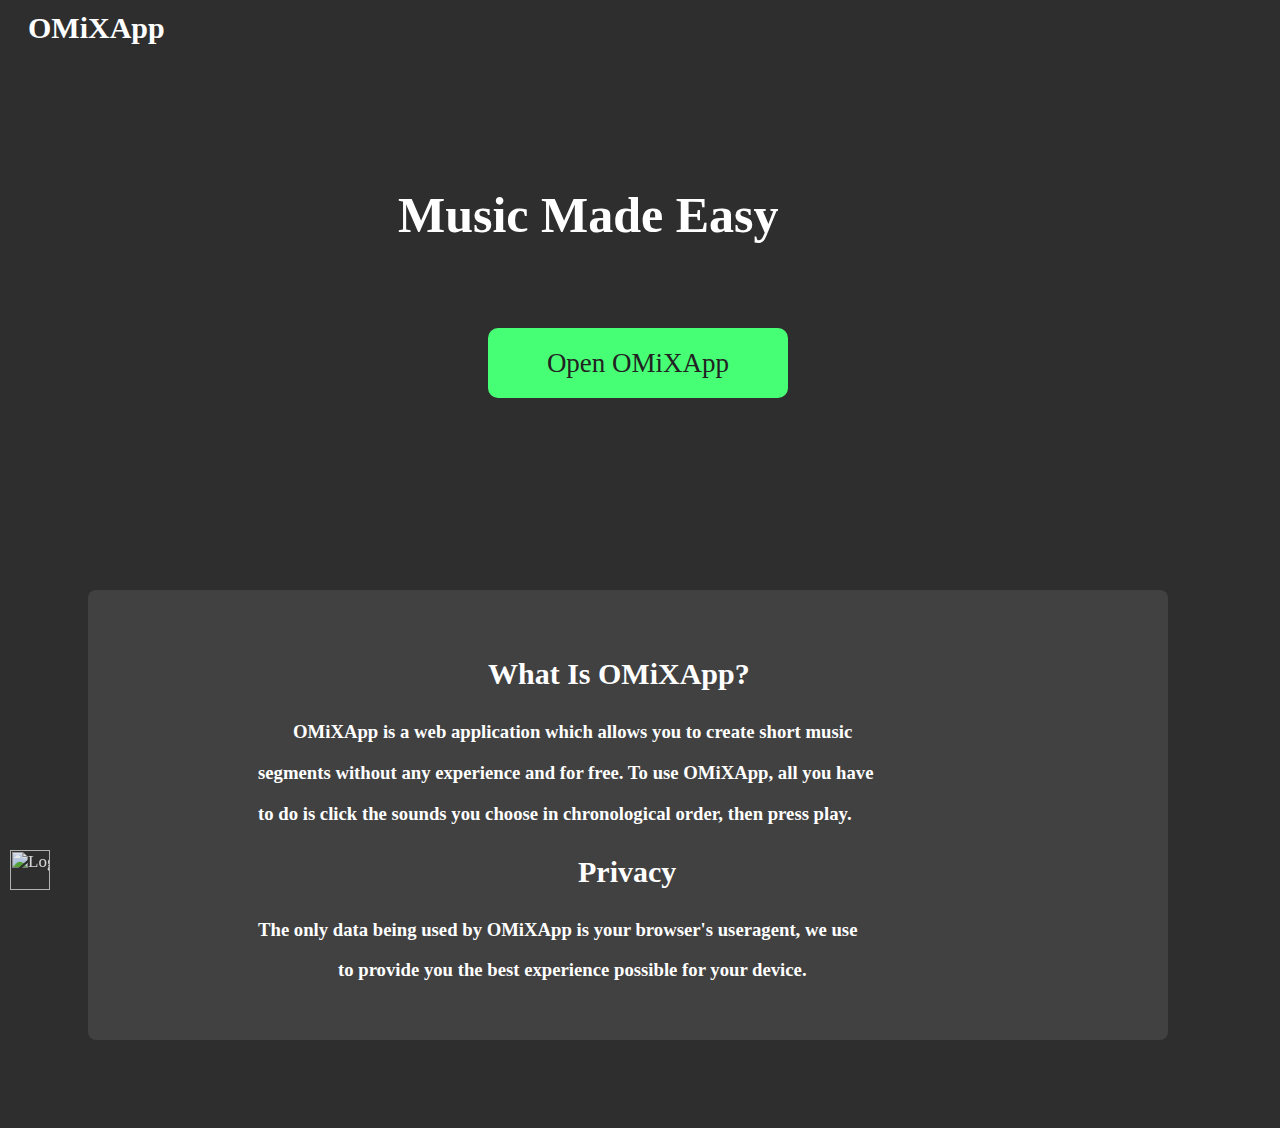
==== commit 645ff91c: "Update index.html" ====
--- a/index.html
+++ b/index.html
@@ -62,7 +62,6 @@
     <h3 id="What3a">to provide you the best experience possible for your device.</h3>
     <div class="square"></div>
     <div class="square2"></div>
-    <h3 id="Brand" >SmixzolApps</h3>
     <img id="Branding" src="Branding.png" alt="Logo" width="40" onclick="YT()">
    <script>
         function Open(){
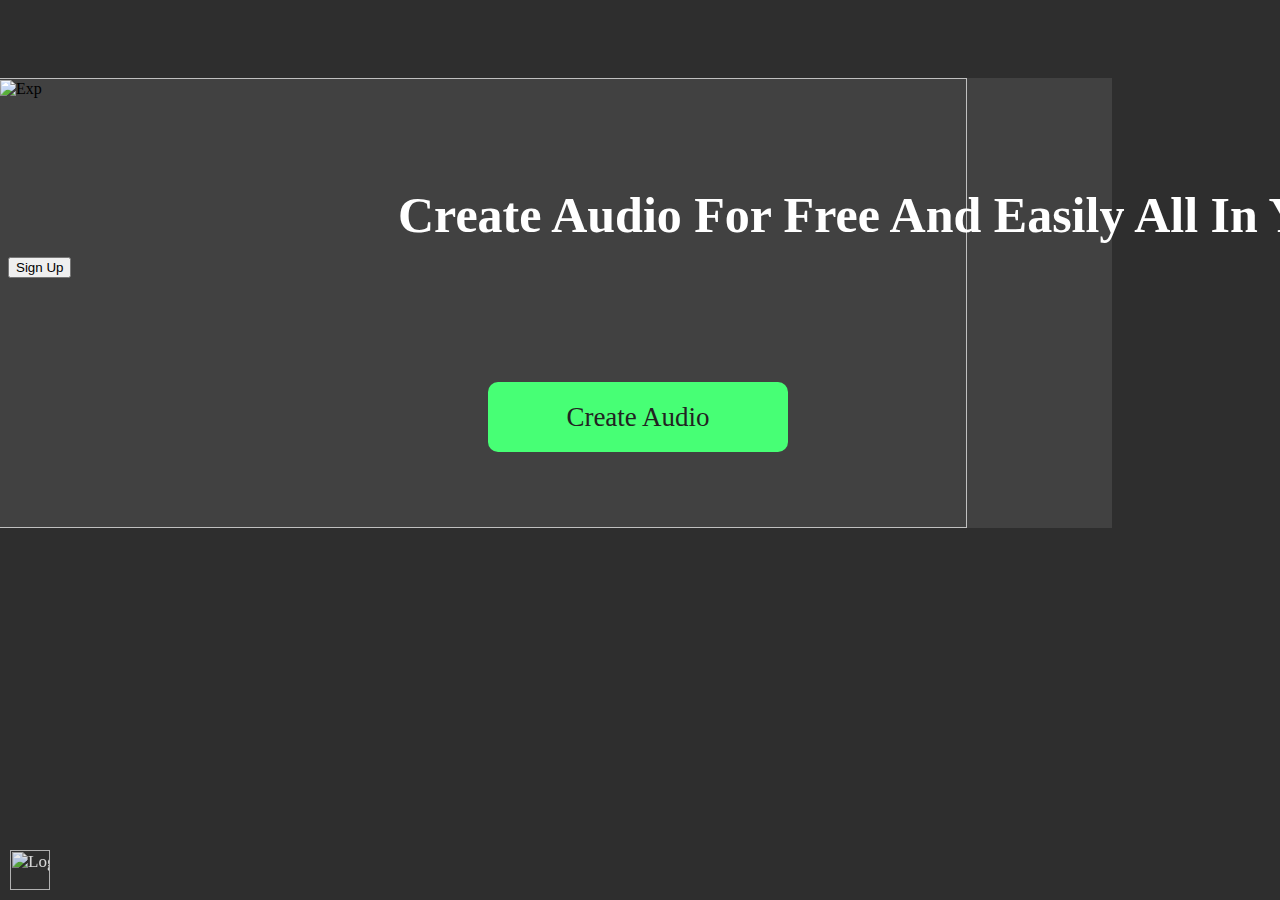
==== commit 352f4cf0: "Update index.html" ====
--- a/index.html
+++ b/index.html
@@ -2,8 +2,8 @@
 <head>
     <meta charset="UTF-8">
     <meta name="viewport" content="width=device-width, initial-scale=1.0">
-    <title>OMiXApp | Music Made Easy</title>
-    <link rel="shortcut icon" href="favicon.png" />
+    <title>OMiXApp | Home</title>
+    <link rel="shortcut icon" href="favicona.png" />
     <Link rel="stylesheet" href="homepage.css">
         <style>
           .square {
@@ -25,6 +25,21 @@
           z-index: -20;
           border-radius: 8px;
         }
+        .card {
+          height: 450px;
+          width: 87%;
+          min-width:900px;
+          background-color: #414141;
+          position: relative;
+          top:-200;
+          left:-10;
+          z-index: -99999999; 
+        }
+  #Exps{
+    position: relative;
+    top:-574;
+    left:50%;
+  }
   #Brand{
   padding: 20px;
   color: rgba(255,255,255,.9);
@@ -47,25 +62,25 @@
   font-size:17;
   right: 0;
   }
+
         </style>
 </head>
 <body>
-    <button id="Studio" onclick="Open()">Open OMiXApp</button>
-    <h1 id="Titles">OMiXApp</h1>
-    <h1 id="mme">Music Made Easy</h1>
-    <h3 id="What">What Is OMiXApp?</h3>
-    <h3 id="What2">OMiXApp is a web application which allows you to create short music</h3>
-    <h3 id="What3">segments without any experience and for free. To use OMiXApp, all you have</h3>
-    <h3 id="What3"> to do is click the sounds you choose in chronological order, then press play.</h3>
-    <h3 id="What4">Privacy</h3>
-    <h3 id="What3">The only data being used by OMiXApp is your browser's useragent, we use</h3>
-    <h3 id="What3a">to provide you the best experience possible for your device.</h3>
-    <div class="square"></div>
-    <div class="square2"></div>
+  <h1 id="Titles">OMiXApp</h1>
+    <button id="Studio" onclick="Open()">Create Audio</button>
+
+    <h1 id="mme">Create Audio For Free And Easily All In Your Browser  </h1>
     <img id="Branding" src="Branding.png" alt="Logo" width="40" onclick="YT()">
+    <button id="Studioa" onclick="Open2()">Sign Up</button>
+    <div id="Car">
+    <img src="Exp.png" alt="Exp"width="450" class="card">
+  </div>
    <script>
         function Open(){
             window.location.assign("https://omixapp.github.io/OMiX/editor")
+        }
+        function Open2(){
+            window.location.assign("Signup.html")
         }
         function YT(){
           window.location.assign("https://www.youtube.com/channel/UCIo6_kjGjRrQovwoGZ9LpsQ?view_as=subscriber")
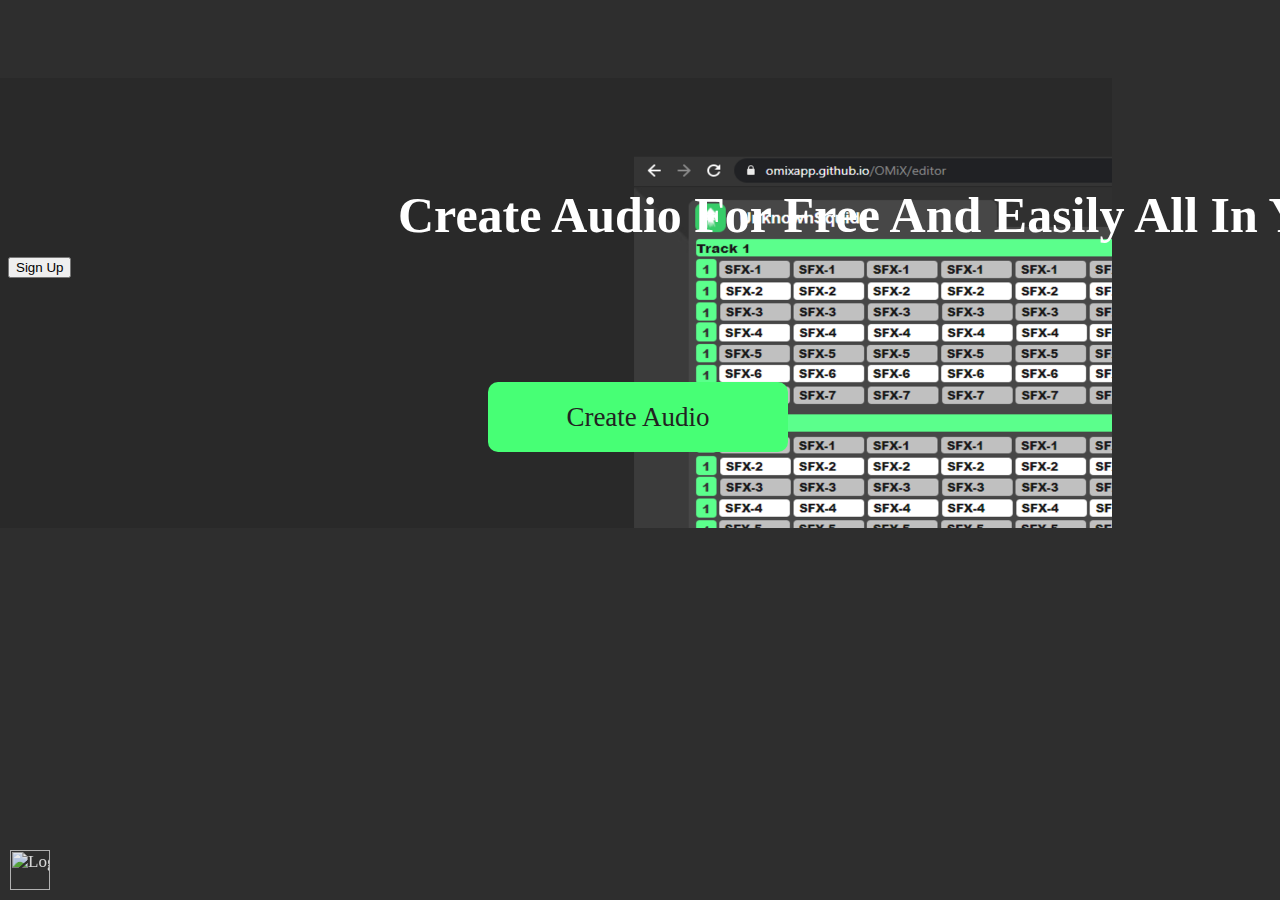
==== commit 32aec4db: "Update index.html" ====
--- a/index.html
+++ b/index.html
@@ -80,7 +80,7 @@
             window.location.assign("https://omixapp.github.io/OMiX/editor")
         }
         function Open2(){
-            window.location.assign("Signup.html")
+            window.location.assign("up.html")
         }
         function YT(){
           window.location.assign("https://www.youtube.com/channel/UCIo6_kjGjRrQovwoGZ9LpsQ?view_as=subscriber")
